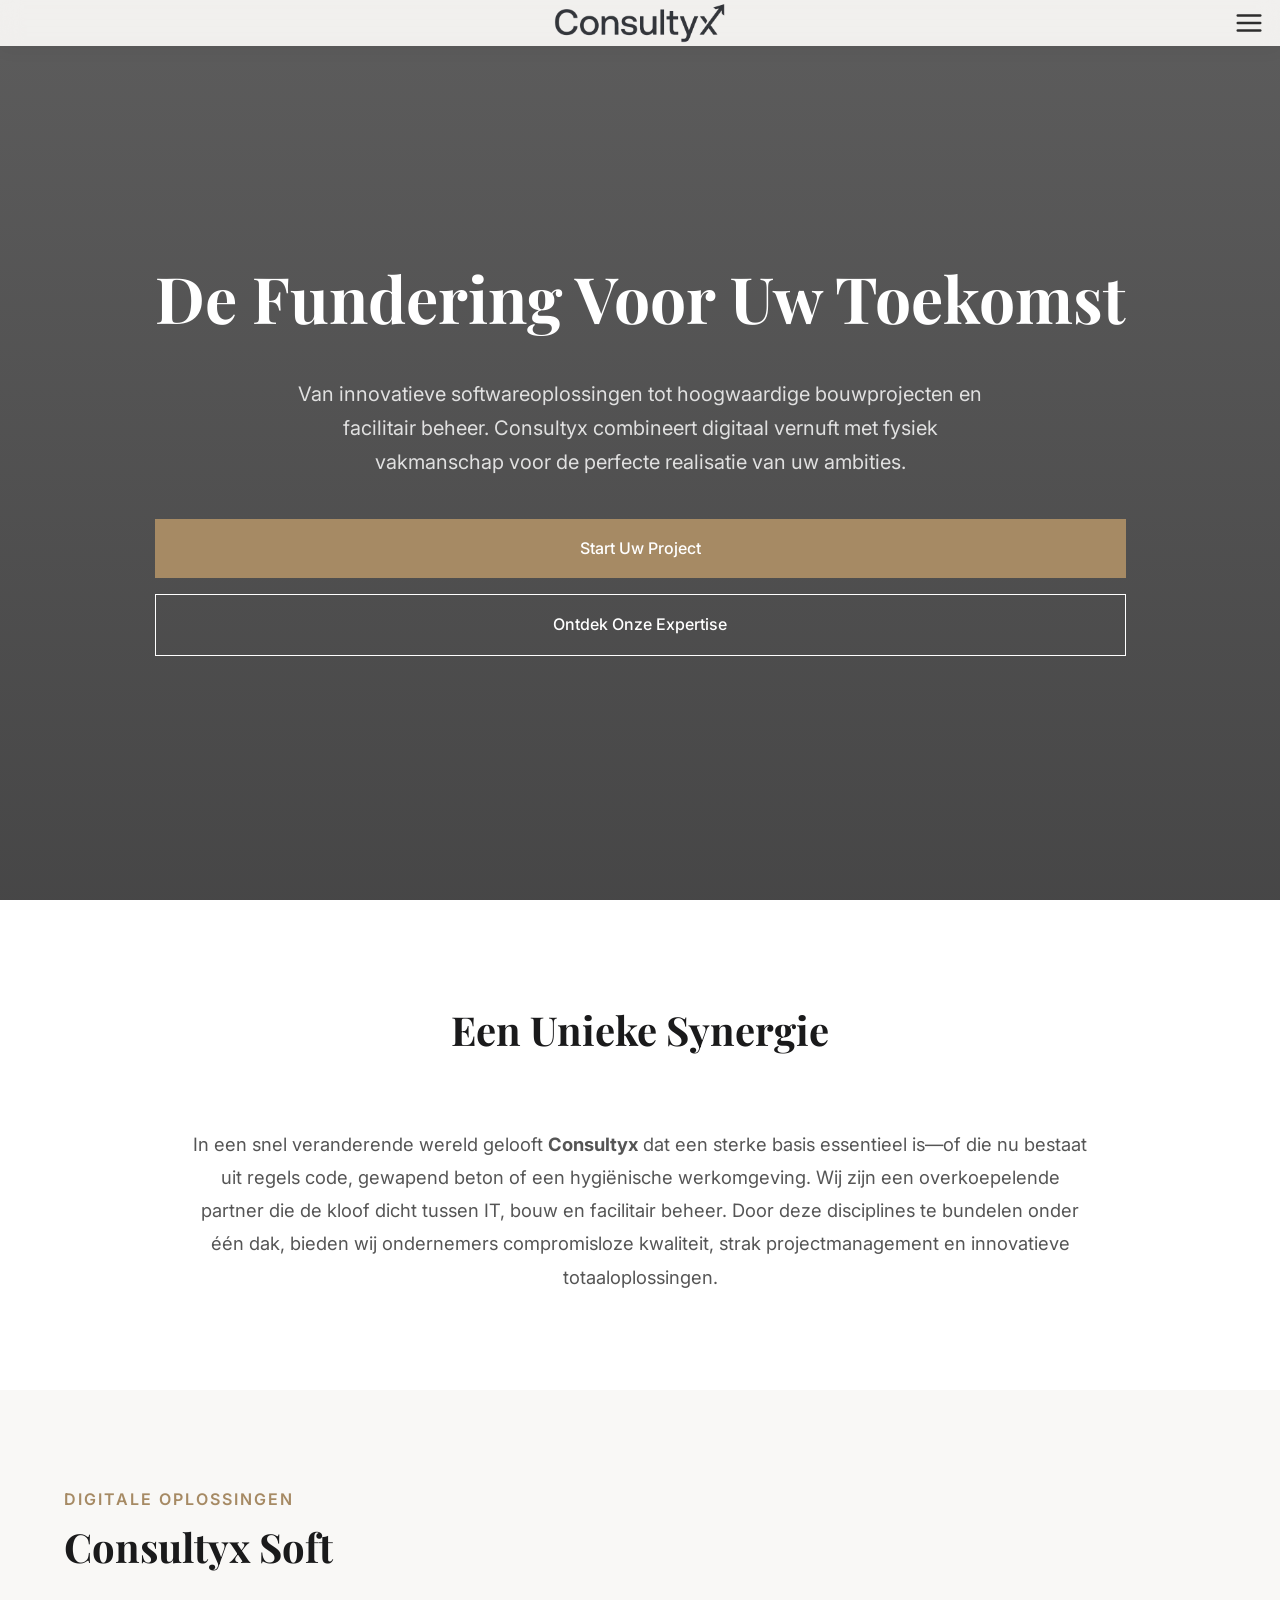
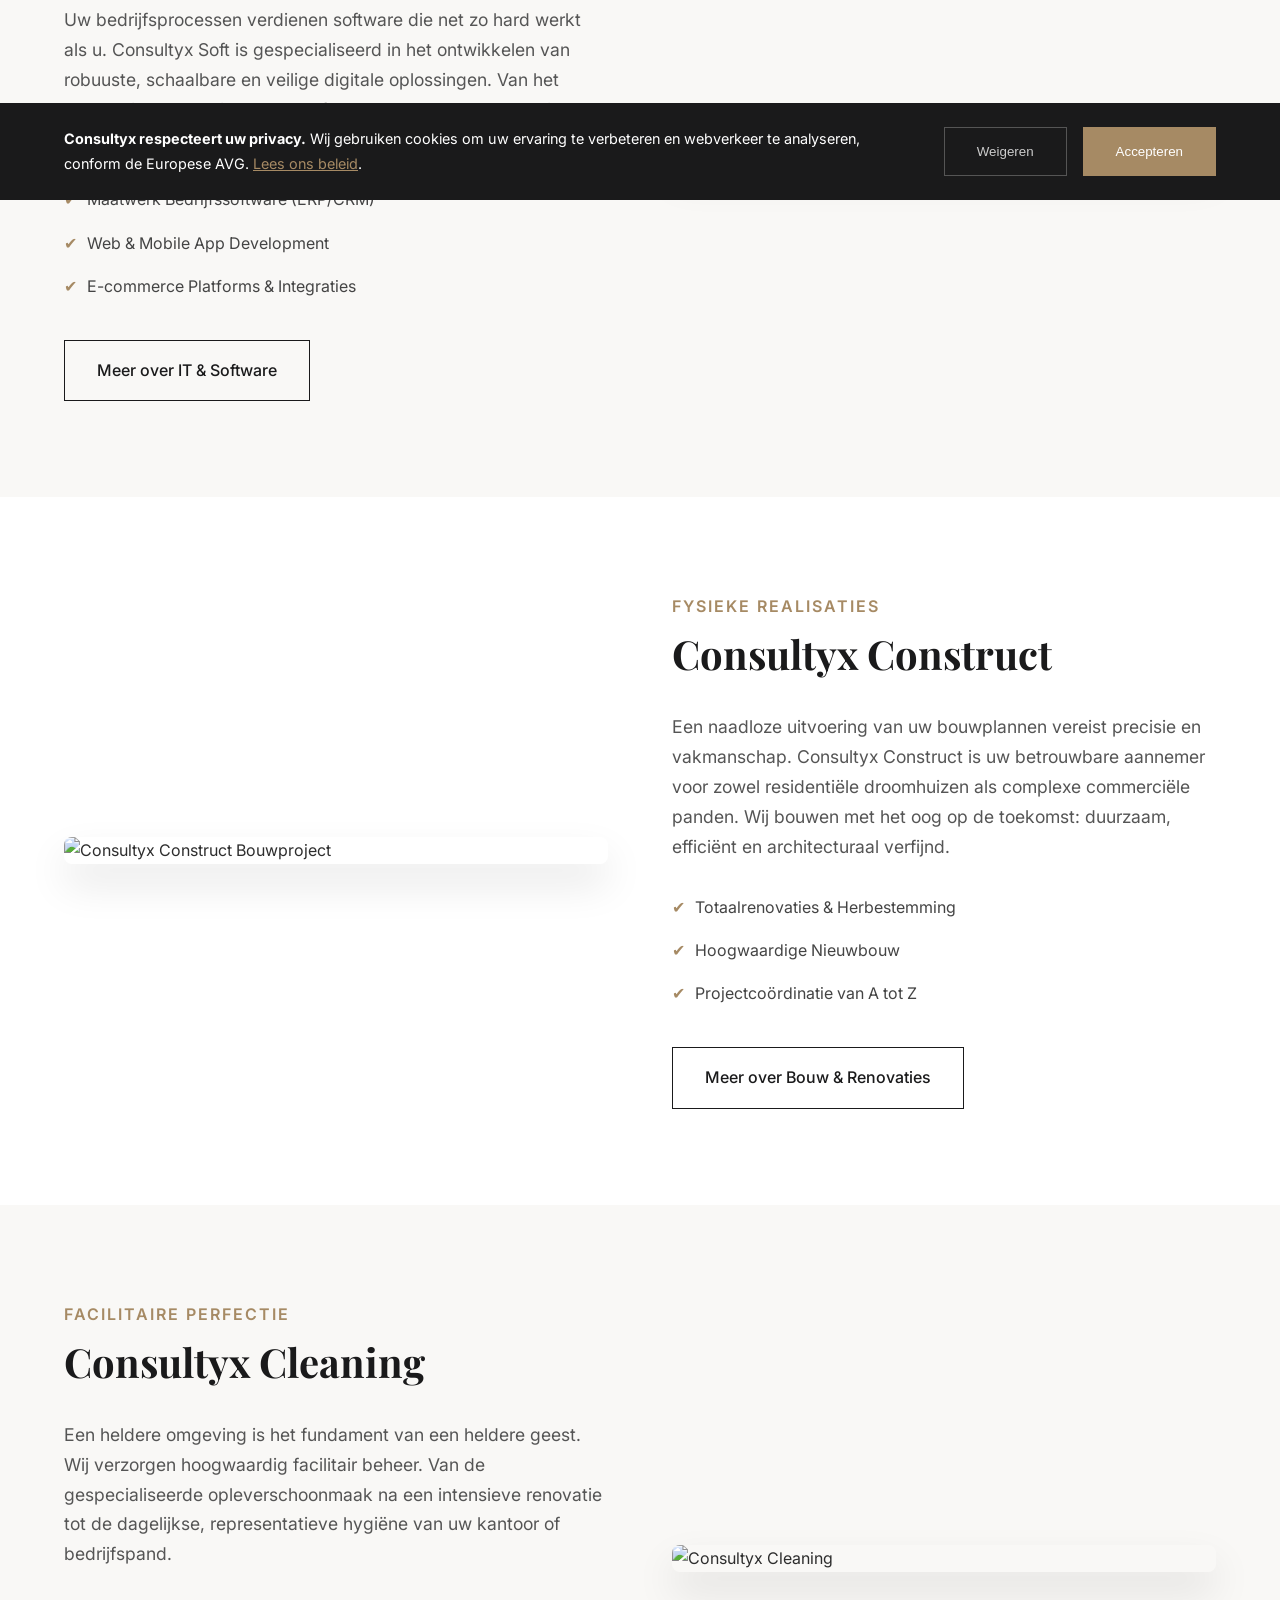
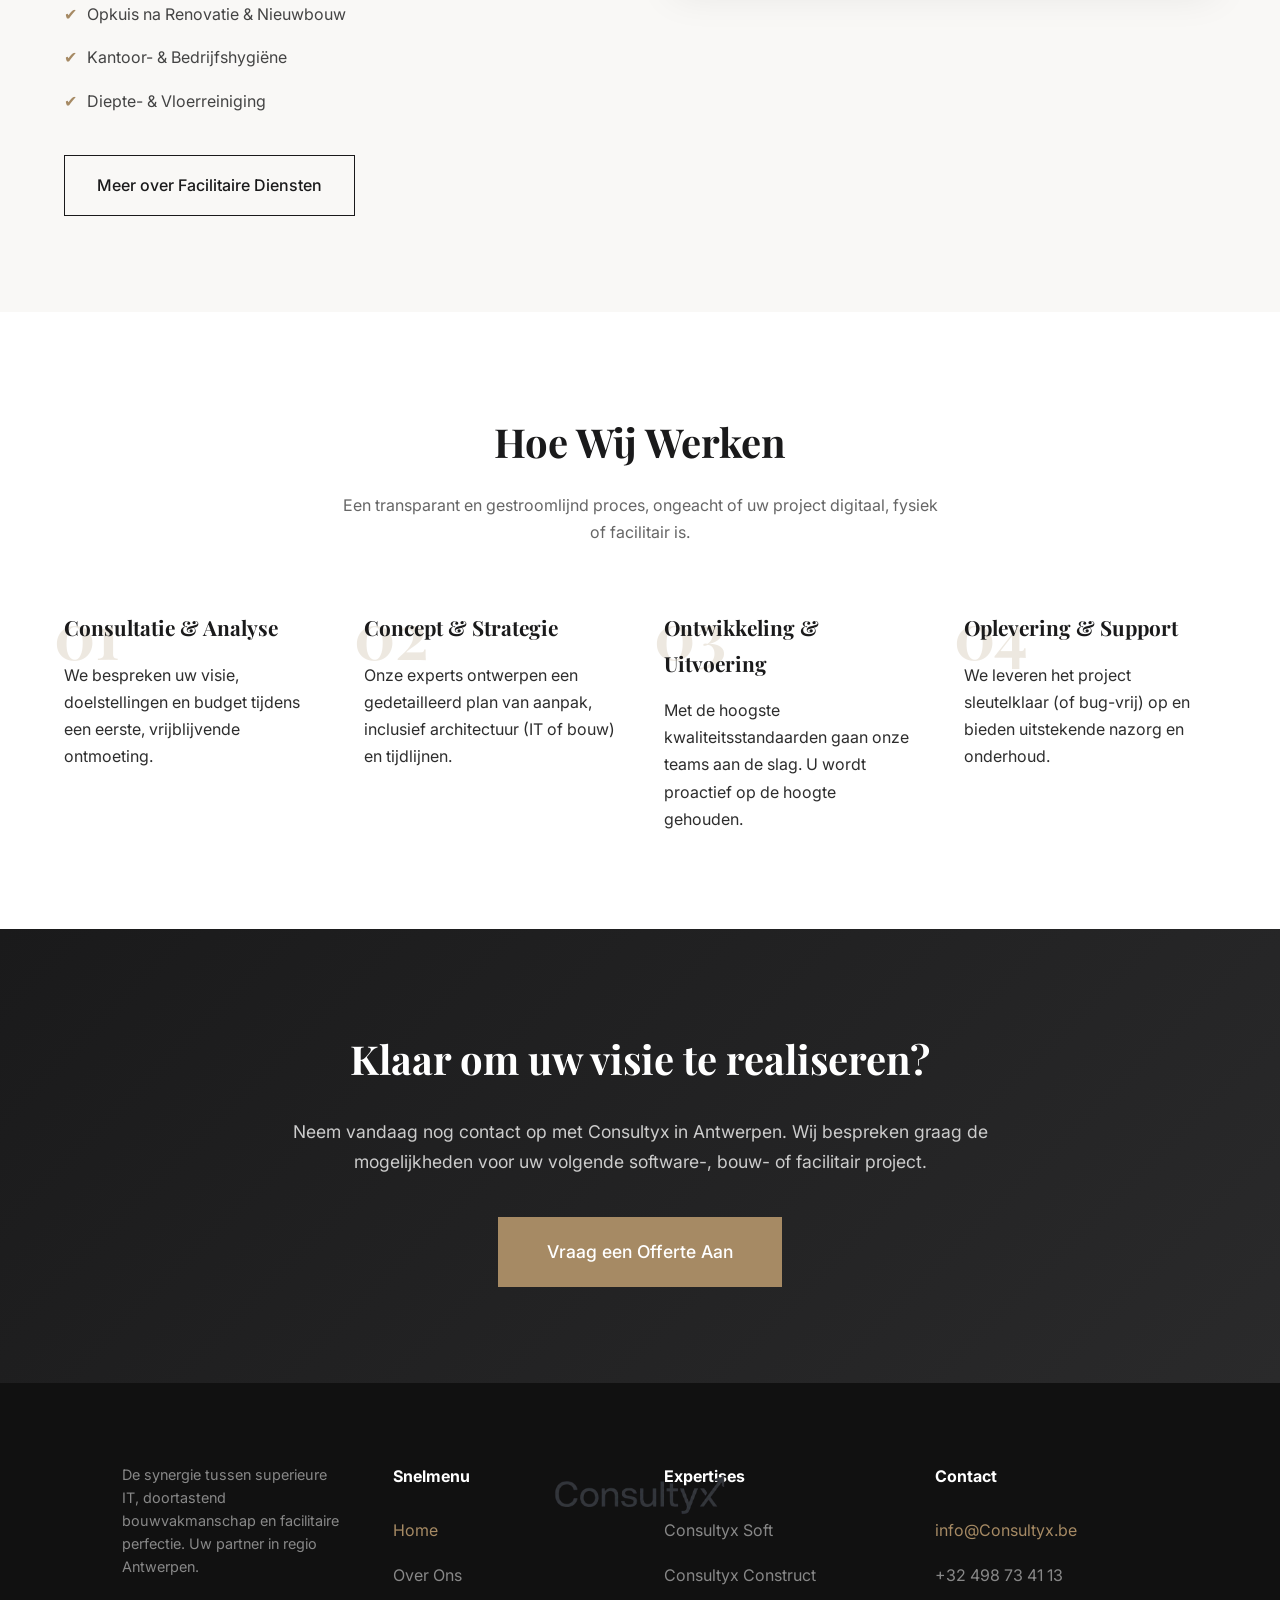
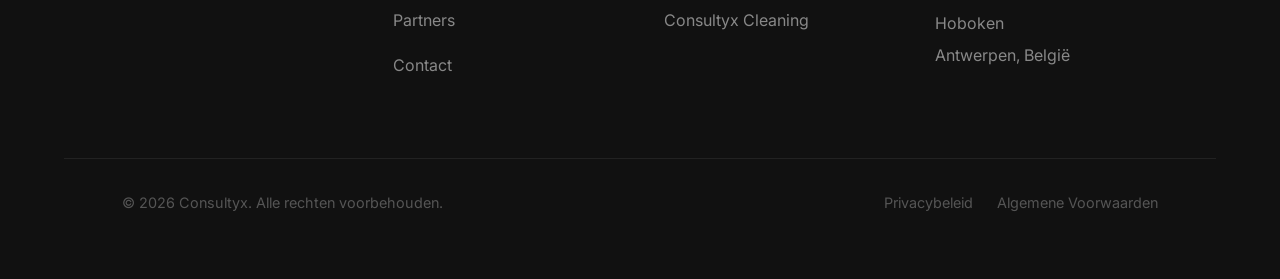
==== ConsultyxWebsite/index.html @ ffc207c9 "Add files via upload" ====
<!DOCTYPE html>
<html lang="nl">
<head>
    <meta charset="UTF-8">
    <meta name="viewport" content="width=device-width, initial-scale=1.0">
    
    <title>Consultyx | Meesters in Digitale & Fysieke Constructie</title>
    <meta name="description" content="Consultyx combineert vooruitstrevende softwareontwikkeling met hoogwaardig vakmanschap in de bouw en facilitaire perfectie. Gevestigd in Antwerpen.">
    <meta name="keywords" content="Consultyx, softwareontwikkeling, bouwbedrijf Antwerpen, totaalrenovaties, webdevelopment, schoonmaakbedrijf">
    <meta name="author" content="Consultyx">
    <link rel="icon" href="data:image/svg+xml,<svg xmlns=%22http://www.w3.org/2000/svg%22 viewBox=%220 0 64 64%22><text y=%2250%22 font-family=%22sans-serif%22 font-weight=%22900%22 font-size=%2254%22 fill=%22%23A67C52%22>N</text></svg>">
    <link rel="canonical" href="https://www.Consultyx.be/">

    <meta property="og:type" content="website">
    <meta property="og:url" content="https://www.Consultyx.be/">
    <meta property="og:title" content="Consultyx | Digitale & Fysieke Constructie">
    <meta property="og:description" content="Dé overkoepelende partner in Antwerpen voor innovatieve IT-oplossingen, bouwprojecten en facilitair beheer.">
    <meta property="og:image" content="https://images.unsplash.com/photo-1486406146926-c627a92ad1ab?q=80&w=1200&auto=format&fit=crop">

    <link rel="preconnect" href="https://fonts.googleapis.com">
    <link rel="preconnect" href="https://fonts.gstatic.com" crossorigin>
    <link href="https://fonts.googleapis.com/css2?family=Inter:wght@300;400;500;600&family=Playfair+Display:wght@600;700&display=swap" rel="stylesheet">
    
    <link rel="stylesheet" href="style.css">
</head>
<body>

    <nav class="navbar">
        <a href="index.html" class="nav-brand">
            <img src="Assets/img/logo.png" alt="Consultyx Logo">
        </a>      
        <ul class="nav-links">
            <li><a href="index.html" style="color: var(--primary);">Home</a></li>
            
            <li class="dropdown">
                <a href="over-ons.html" class="dropbtn">
                    Over Ons
                    <svg width="14" height="14" viewBox="0 0 24 24" fill="none" stroke="currentColor" stroke-width="2" stroke-linecap="round" stroke-linejoin="round"><polyline points="6 9 12 15 18 9"></polyline></svg>
                </a>
                <ul class="dropdown-content">
                    <li><a href="partners.html">Onze Partners</a></li>
                </ul>
            </li>
            
            <li><a href="soft.html">Consultyx Soft</a></li>
            <li><a href="construct.html">Consultyx Construct</a></li>                    
            <li><a href="Cleaning.html">Consultyx Cleaning</a></li>
            <li><a href="contact.html">Contact</a></li>
        </ul>
        
        <div class="mobile-menu-btn" style="cursor: pointer;">
            <svg width="30" height="30" viewBox="0 0 24 24" fill="none" stroke="currentColor" stroke-width="2" stroke-linecap="round" stroke-linejoin="round">
                <line x1="3" y1="12" x2="21" y2="12"></line>
                <line x1="3" y1="6" x2="21" y2="6"></line>
                <line x1="3" y1="18" x2="21" y2="18"></line>
            </svg>
        </div>
    </nav>

    <header class="hero-full">
        <div class="hero-content fade-up">
            <h1>De Fundering Voor Uw Toekomst</h1>
            <p>Van innovatieve softwareoplossingen tot hoogwaardige bouwprojecten en facilitair beheer. Consultyx combineert digitaal vernuft met fysiek vakmanschap voor de perfecte realisatie van uw ambities.</p>
            <div class="hero-btns" style="display: flex; gap: 1rem; justify-content: center; margin-top: 2rem;">
                <a href="contact.html" class="btn" style="background: var(--primary); border: none;">Start Uw Project</a>
                <a href="#diensten" class="btn btn-outline" style="color: white; border-color: white;">Ontdek Onze Expertise</a>
            </div>
        </div>
    </header>

    <section class="section" style="background-color: #fff; text-align: center;">
        <div style="max-width: 900px; margin: 0 auto;">
            <h2 class="section-title fade-up">Een Unieke Synergie</h2>
            <p class="fade-up" style="font-size: 1.15rem; color: #555; line-height: 1.8;">
                In een snel veranderende wereld gelooft <strong>Consultyx</strong> dat een sterke basis essentieel is—of die nu bestaat uit regels code, gewapend beton of een hygiënische werkomgeving. Wij zijn een overkoepelende partner die de kloof dicht tussen IT, bouw en facilitair beheer. Door deze disciplines te bundelen onder één dak, bieden wij ondernemers compromisloze kwaliteit, strak projectmanagement en innovatieve totaaloplossingen.
            </p>
        </div>
    </section>

    <div id="diensten">
        
        <section class="feature-row" style="background-color: var(--bg-light);">
            <div class="feature-text fade-up">
                <span style="color: var(--primary); font-weight: 600; text-transform: uppercase; letter-spacing: 2px;">Digitale Oplossingen</span>
                <h2>Consultyx Soft</h2>
                <p>Uw bedrijfsprocessen verdienen software die net zo hard werkt als u. Consultyx Soft is gespecialiseerd in het ontwikkelen van robuuste, schaalbare en veilige digitale oplossingen. Van het automatiseren van interne workflows tot het lanceren van high-end webapplicaties.</p>
                <ul style="list-style: none; margin-bottom: 2.5rem; color: #444;">
                    <li style="margin-bottom: 1rem; display: flex; align-items: center; gap: 10px;">
                        <span style="color: var(--primary);">✔</span> Maatwerk Bedrijfssoftware (ERP/CRM)
                    </li>
                    <li style="margin-bottom: 1rem; display: flex; align-items: center; gap: 10px;">
                        <span style="color: var(--primary);">✔</span> Web & Mobile App Development
                    </li>
                    <li style="margin-bottom: 1rem; display: flex; align-items: center; gap: 10px;">
                        <span style="color: var(--primary);">✔</span> E-commerce Platforms & Integraties
                    </li>
                </ul>
                <a href="soft.html" class="btn btn-outline">Meer over IT & Software</a>
            </div>
            <div class="feature-image fade-up">
                <img src="https://images.unsplash.com/photo-1504384308090-c894fdcc538d?q=80&w=2070&auto=format&fit=crop" alt="Software Development Consultyx Soft">
            </div>
        </section>

        <section class="feature-row reverse">
            <div class="feature-text fade-up">
                <span style="color: var(--primary); font-weight: 600; text-transform: uppercase; letter-spacing: 2px;">Fysieke Realisaties</span>
                <h2>Consultyx Construct</h2>
                <p>Een naadloze uitvoering van uw bouwplannen vereist precisie en vakmanschap. Consultyx Construct is uw betrouwbare aannemer voor zowel residentiële droomhuizen als complexe commerciële panden. Wij bouwen met het oog op de toekomst: duurzaam, efficiënt en architecturaal verfijnd.</p>
                <ul style="list-style: none; margin-bottom: 2.5rem; color: #444;">
                    <li style="margin-bottom: 1rem; display: flex; align-items: center; gap: 10px;">
                        <span style="color: var(--primary);">✔</span> Totaalrenovaties & Herbestemming
                    </li>
                    <li style="margin-bottom: 1rem; display: flex; align-items: center; gap: 10px;">
                        <span style="color: var(--primary);">✔</span> Hoogwaardige Nieuwbouw
                    </li>
                    <li style="margin-bottom: 1rem; display: flex; align-items: center; gap: 10px;">
                        <span style="color: var(--primary);">✔</span> Projectcoördinatie van A tot Z
                    </li>
                </ul>
                <a href="construct.html" class="btn btn-outline">Meer over Bouw & Renovaties</a>
            </div>
            <div class="feature-image fade-up">
                <img src="https://images.unsplash.com/photo-1503387762-592deb58ef4e?q=80&w=2070&auto=format&fit=crop" alt="Consultyx Construct Bouwproject">
            </div> 
        </section>

        <section class="feature-row" style="background-color: var(--bg-light);">
            <div class="feature-text fade-up">
                <span style="color: var(--primary); font-weight: 600; text-transform: uppercase; letter-spacing: 2px;">Facilitaire Perfectie</span>
                <h2>Consultyx Cleaning</h2>
                <p>Een heldere omgeving is het fundament van een heldere geest. Wij verzorgen hoogwaardig facilitair beheer. Van de gespecialiseerde opleverschoonmaak na een intensieve renovatie tot de dagelijkse, representatieve hygiëne van uw kantoor of bedrijfspand.</p>
                <ul style="list-style: none; margin-bottom: 2.5rem; color: #444;">
                    <li style="margin-bottom: 1rem; display: flex; align-items: center; gap: 10px;">
                        <span style="color: var(--primary);">✔</span> Opkuis na Renovatie & Nieuwbouw
                    </li>
                    <li style="margin-bottom: 1rem; display: flex; align-items: center; gap: 10px;">
                        <span style="color: var(--primary);">✔</span> Kantoor- & Bedrijfshygiëne
                    </li>
                    <li style="margin-bottom: 1rem; display: flex; align-items: center; gap: 10px;">
                        <span style="color: var(--primary);">✔</span> Diepte- & Vloerreiniging
                    </li>
                </ul>
                <a href="Cleaning.html" class="btn btn-outline">Meer over Facilitaire Diensten</a>
            </div>
            <div class="feature-image fade-up">
                <img src="https://images.unsplash.com/photo-1581578731548-c64695cc6952?q=80&w=2070&auto=format&fit=crop" alt="Consultyx Cleaning">
            </div>
        </section>

    </div>

    <section class="section" style="background-color: #fff;">
        <div style="max-width: 1200px; margin: 0 auto;">
            <div style="text-align: center; margin-bottom: 4rem;">
                <h2 class="section-title fade-up" style="margin-bottom: 1rem;">Hoe Wij Werken</h2>
                <p class="fade-up" style="color: #666; max-width: 600px; margin: 0 auto;">Een transparant en gestroomlijnd proces, ongeacht of uw project digitaal, fysiek of facilitair is.</p>
            </div>
            
            <div class="steps-grid fade-up">
                <div class="step-card">
                    <div class="step-number">01</div>
                    <h4>Consultatie & Analyse</h4>
                    <p>We bespreken uw visie, doelstellingen en budget tijdens een eerste, vrijblijvende ontmoeting.</p>
                </div>
                <div class="step-card">
                    <div class="step-number">02</div>
                    <h4>Concept & Strategie</h4>
                    <p>Onze experts ontwerpen een gedetailleerd plan van aanpak, inclusief architectuur (IT of bouw) en tijdlijnen.</p>
                </div>
                <div class="step-card">
                    <div class="step-number">03</div>
                    <h4>Ontwikkeling & Uitvoering</h4>
                    <p>Met de hoogste kwaliteitsstandaarden gaan onze teams aan de slag. U wordt proactief op de hoogte gehouden.</p>
                </div>
                <div class="step-card">
                    <div class="step-number">04</div>
                    <h4>Oplevering & Support</h4>
                    <p>We leveren het project sleutelklaar (of bug-vrij) op en bieden uitstekende nazorg en onderhoud.</p>
                </div>
            </div>
        </div>
    </section>

    <section class="section" style="background: linear-gradient(135deg, var(--bg-dark) 0%, #2a2a2b 100%); color: white; text-align: center;">
        <div class="fade-up" style="max-width: 800px; margin: 0 auto;">
            <h2 style="color: white; font-size: 2.5rem; margin-bottom: 1.5rem; font-family: 'Playfair Display', serif;">Klaar om uw visie te realiseren?</h2>
            <p style="color: #ccc; margin-bottom: 2.5rem; font-size: 1.1rem;">Neem vandaag nog contact op met Consultyx in Antwerpen. Wij bespreken graag de mogelijkheden voor uw volgende software-, bouw- of facilitair project.</p>
            <a href="contact.html" class="btn" style="background-color: var(--primary); border-color: var(--primary); color: white; font-size: 1.1rem; padding: 1.2rem 3rem;">Vraag een Offerte Aan</a>
        </div>
    </section>

    <footer style="background-color: #111; padding-top: 5rem;">
        <div class="footer-grid" style="max-width: 1200px; margin: 0 auto; display: grid; grid-template-columns: repeat(auto-fit, minmax(200px, 1fr)); gap: 3rem; padding: 0 5%;">
            <div class="footer-col">
                <a href="index.html" class="nav-brand" style="color:white; margin-bottom: 1.5rem; display: inline-block;"><img src="Assets/img/logo.png" alt="Consultyx Logo"><span></span></a>
                <p style="color: #888; font-size: 0.9rem; margin-bottom: 1.5rem; line-height: 1.6;">De synergie tussen superieure IT, doortastend bouwvakmanschap en facilitaire perfectie. Uw partner in regio Antwerpen.</p>
            </div>
            
            <div class="footer-col" style="color: white;">
                <h4 style="color: white; margin-bottom: 1.5rem;">Snelmenu</h4>
                <ul style="list-style: none; padding: 0; line-height: 2;">
                    <li><a href="index.html" style="color: var(--primary); text-decoration: none;">Home</a></li>
                    <li><a href="over-ons.html" style="color: #888; text-decoration: none;">Over Ons</a></li>
                    <li><a href="partners.html" style="color: #888; text-decoration: none;">Partners</a></li>
                    <li><a href="contact.html" style="color: #888; text-decoration: none;">Contact</a></li>
                </ul>
            </div>
            
            <div class="footer-col">
                <h4 style="color: white; margin-bottom: 1.5rem;">Expertises</h4>
                <ul style="list-style: none; padding: 0; line-height: 2;">
                    <li><a href="soft.html" style="color: #888; text-decoration: none;">Consultyx Soft</a></li>
                    <li><a href="construct.html" style="color: #888; text-decoration: none;" >Consultyx Construct</a></li>
                    <li><a href="Cleaning.html" style="color: #888; text-decoration: none;">Consultyx Cleaning</a></li>
                </ul>
            </div>
            
            <div class="footer-col">
                <h4 style="color: white; margin-bottom: 1.5rem;">Contact</h4>
                <ul style="list-style: none; padding: 0; line-height: 2; color: #888;">
                    <li><a href="mailto:info@Consultyx.be" style="color: var(--primary); text-decoration: none;">info@Consultyx.be</a></li>
                    <li><a href="tel:+32498734113" style="color: #888; text-decoration: none;">+32 498 73 41 13</a></li>
                    <li style="margin-top: 1rem;">Hoboken<br>Antwerpen, België</li>
                </ul>
            </div>
        </div>
        
        <div style="border-top: 1px solid #222; margin-top: 4rem; padding: 2rem 5%; text-align: center; color: #555; font-size: 0.9rem;">
            <div style="max-width: 1200px; margin: 0 auto; display: flex; justify-content: space-between; flex-wrap: wrap; gap: 1rem;">
                <p>© 2026 Consultyx. Alle rechten voorbehouden.</p>
                <div style="display: flex; gap: 1.5rem;">
                    <a href="privacy.html" style="color: #555; text-decoration: none;">Privacybeleid</a>
                    <a href="privacy.html" style="color: #555; text-decoration: none;">Algemene Voorwaarden</a>
                </div>
            </div>
        </div>
    </footer>

    <div id="cookie-banner">
        <p><strong>Consultyx respecteert uw privacy.</strong> Wij gebruiken cookies om uw ervaring te verbeteren en webverkeer te analyseren, conform de Europese AVG. <a href="privacy.html" style="color: var(--primary); text-decoration: underline;">Lees ons beleid</a>.</p>
        <div style="display: flex; gap: 1rem;">
            <button id="reject-cookies" class="btn btn-outline" style="border-color: #555; color: #ccc;">Weigeren</button>
            <button id="accept-cookies" class="btn" style="background-color: var(--primary); border-color: var(--primary);">Accepteren</button>
        </div>
    </div>

    <script src="script.js"></script>
</body>
</html>
---- ConsultyxWebsite/style.css ----
@import url('https://fonts.googleapis.com/css2?family=Inter:wght@300;400;500;600&family=Playfair+Display:wght@600;700&display=swap');

/* ==========================================================================
   1. ROOT VARIABLES & BASE STYLES
   ========================================================================== */
:root {
    --primary: #a68a64; /* Warm clay/gold */
    --primary-dark: #8c7352;
    --bg-dark: #1a1a1b; /* Deep slate */
    --bg-light: #f9f8f6; /* Off-white / warm light */
    --text-dark: #2d2d2d;
    --text-light: #ffffff;
    --transition-fast: 0.3s ease;
    --transition-slow: 0.6s cubic-bezier(0.16, 1, 0.3, 1);
}

* { 
    margin: 0; 
    padding: 0; 
    box-sizing: border-box; 
}

body {
    font-family: 'Inter', sans-serif;
    color: var(--text-dark);
    background-color: var(--bg-light);
    line-height: 1.7;
    overflow-x: hidden;
}

h1, h2, h3, h4 { 
    font-family: 'Playfair Display', serif; 
    color: var(--bg-dark); 
}

/* ==========================================================================
   2. NAVIGATIE & DROPDOWN
   ========================================================================== */
.navbar {
    display: flex; justify-content: space-between; align-items: center;
    padding: 0rem 1rem; background: rgba(249, 248, 246, 0.95);
    backdrop-filter: blur(10px); position: fixed; width: 100%; top: 0; 
    z-index: 1000; box-shadow: 0 2px 20px rgba(0,0,0,0.05);
}

.nav-brand {
    font-size: 1.5rem; font-weight: 700; color: var(--bg-dark); letter-spacing: 1px;
    display: inline-flex; align-items: center; justify-content: center; text-decoration: none;
    padding: 12px 20px; border-radius: 8px; transition: background-color 0.3s ease;
}
.nav-brand span { color: var(--primary); }
.nav-brand:hover { background-color: rgba(235, 234, 232, 0.95); }
.nav-brand img { height: 40px; width: auto; display: block; }

.nav-links { display: flex; gap: 2rem; list-style: none; }
.nav-links a { text-decoration: none; color: var(--bg-dark); font-weight: 500; font-size: 0.95rem; transition: var(--transition-fast); }
.nav-links a:hover { color: var(--primary); }
.mobile-menu-btn { display: none; z-index: 1001; }

/* --- Dropdown Menu --- */
.dropdown { position: relative; display: flex; align-items: center; }
.dropbtn { display: flex; align-items: center; gap: 6px; }
.dropdown-content {
    display: none; position: absolute; top: 100%; left: 0;
    background-color: #fff; min-width: 180px; box-shadow: 0 10px 30px rgba(0,0,0,0.08);
    border-radius: 8px; z-index: 1000; padding: 0.5rem 0; list-style: none; border: 1px solid #eee;
}
.dropdown-content li { margin: 0; }
.dropdown-content a {
    color: var(--bg-dark); padding: 10px 20px; display: block; font-size: 0.95rem; font-weight: 500;
    transition: background-color var(--transition-fast), color var(--transition-fast);
}
.dropdown-content a:hover { background-color: var(--bg-light); color: var(--primary); }

/* Toon dropdown op desktop */
@media (min-width: 769px) {
    .dropdown:hover .dropdown-content { display: block; animation: fadeIn 0.3s ease; }
}
@keyframes fadeIn { from { opacity: 0; transform: translateY(10px); } to { opacity: 1; transform: translateY(0); } }

/* ==========================================================================
   3. BUTTONS
   ========================================================================== */
.btn {
    display: inline-block; padding: 1rem 2rem; background-color: var(--bg-dark);
    color: var(--text-light); text-decoration: none; font-weight: 500; border: 1px solid var(--bg-dark);
    transition: var(--transition-fast); cursor: pointer;
}
.btn:hover { background-color: var(--primary); border-color: var(--primary); }
.btn-outline { background-color: transparent; color: var(--bg-dark); border-color: var(--bg-dark); }
.btn-outline:hover { background-color: var(--bg-dark); color: var(--text-light); }

/* ==========================================================================
   4. HERO SECTIES
   ========================================================================== */
.hero { min-height: 100vh; display: flex; flex-direction: column; justify-content: center; align-items: center; text-align: center; padding: 8rem 5% 4rem; background: linear-gradient(135deg, #f9f8f6 0%, #e8e5df 100%); }
.hero h1 { font-size: clamp(3rem, 5vw, 5rem); line-height: 1.1; margin-bottom: 1.5rem; max-width: 900px; }
.hero p { font-size: 1.2rem; color: #555; max-width: 600px; margin-bottom: 2.5rem; }
.hero-btns { display: flex; gap: 1rem; justify-content: center; }

.hero-sub { min-height: 60vh; display: flex; align-items: center; justify-content: center; text-align: center; padding: 6rem 5% 0; background: linear-gradient(rgba(26, 26, 27, 0.8), rgba(26, 26, 27, 0.9)), url('https://images.unsplash.com/photo-1497366216548-37526070297c?q=80&w=2069&auto=format&fit=crop') center/cover; color: white; }
.hero-sub h1 { color: white; font-size: clamp(2.5rem, 4vw, 4rem); margin-bottom: 1rem; }
.hero-sub p { font-size: 1.15rem; color: #ccc; max-width: 600px; margin: 0 auto; }

.hero-full { min-height: 100vh; display: flex; align-items: center; justify-content: center; text-align: center; padding: 0 5%; background: linear-gradient(rgba(26, 26, 27, 0.7), rgba(26, 26, 27, 0.8)), url('https://images.unsplash.com/photo-1486406146926-c627a92ad1ab?q=80&w=2070&auto=format&fit=crop') center/cover fixed; color: white; }
.hero-full h1 { color: white; font-size: clamp(3rem, 5vw, 5.5rem); margin-bottom: 1.5rem; }
.hero-full p { font-size: 1.25rem; color: #e0e0e0; max-width: 700px; margin: 0 auto 2.5rem; }

.hero-construct { min-height: 85vh; display: flex; align-items: center; justify-content: flex-start; text-align: left; padding: 6rem 10% 0; background: linear-gradient(90deg, rgba(26, 26, 27, 0.9) 0%, rgba(26, 26, 27, 0.4) 100%), url('https://images.unsplash.com/photo-1600585154340-be6161a56a0c?q=80&w=2070&auto=format&fit=crop') center/cover; color: white; }
.hero-construct h1 { color: white; font-size: clamp(3rem, 5vw, 4.5rem); margin-bottom: 1.5rem; max-width: 800px; }
.hero-construct p { font-size: 1.2rem; color: #e0e0e0; max-width: 600px; margin-bottom: 2rem; line-height: 1.8; }

.hero-tech { min-height: 85vh; display: flex; align-items: center; justify-content: flex-start; text-align: left; padding: 6rem 10% 0; background: linear-gradient(90deg, rgba(26, 26, 27, 0.95) 0%, rgba(26, 26, 27, 0.7) 100%), url('https://images.unsplash.com/photo-1550751827-4bd374c3f58b?q=80&w=2070&auto=format&fit=crop') center/cover; color: white; }
.hero-tech h1 { color: white; font-size: clamp(3rem, 5vw, 4.5rem); margin-bottom: 1.5rem; max-width: 800px; }
.hero-tech p { font-size: 1.2rem; color: #ccc; max-width: 600px; margin-bottom: 2rem; line-height: 1.8; }

.hero-clean { min-height: 85vh; display: flex; align-items: center; justify-content: flex-start; text-align: left; padding: 6rem 10% 0; background: linear-gradient(90deg, rgba(26, 26, 27, 0.85) 0%, rgba(26, 26, 27, 0.2) 100%), url('https://images.unsplash.com/photo-1618221195710-dd6b41faaea6?q=80&w=2000&auto=format&fit=crop') center/cover; color: white; }
.hero-clean h1 { color: white; font-size: clamp(3rem, 5vw, 4.5rem); margin-bottom: 1.5rem; max-width: 800px; }
.hero-clean p { font-size: 1.2rem; color: #e0e0e0; max-width: 600px; margin-bottom: 2rem; line-height: 1.8; }

/* ==========================================================================
   5. ALGEMENE LAYOUT & GRIDS
   ========================================================================== */
.section { padding: 6rem 5%; }
.section-title { text-align: center; font-size: 2.5rem; margin-bottom: 4rem; }

.grid-2 { display: grid; grid-template-columns: repeat(auto-fit, minmax(300px, 1fr)); gap: 3rem; }
.card { background: #fff; padding: 4rem 3rem; border: 1px solid #eaeaea; transition: var(--transition-slow); position: relative; overflow: hidden; }
.card:hover { transform: translateY(-10px); box-shadow: 0 20px 40px rgba(0,0,0,0.05); border-color: var(--primary); }
.card h3 { font-size: 2rem; margin-bottom: 1rem; }
.card p { margin-bottom: 2rem; color: #666; }

/* ==========================================================================
   6. PAGINA ELEMENTEN & COMPONENTEN
   ========================================================================== */
/* Story */
.story-section { display: grid; grid-template-columns: 1fr 1fr; gap: 4rem; align-items: center; padding: 6rem 5%; max-width: 1200px; margin: 0 auto; }
.story-content h2 { font-size: 2.5rem; margin-bottom: 1.5rem; }
.story-content p { font-size: 1.1rem; color: #555; margin-bottom: 1.5rem; line-height: 1.8; }
.story-image { position: relative; border-radius: 8px; overflow: hidden; box-shadow: 0 20px 40px rgba(0,0,0,0.1); }
.story-image img { width: 100%; display: block; }
.experience-badge { position: absolute; bottom: -20px; right: -20px; background: var(--primary); color: white; padding: 2rem; border-radius: 4px; text-align: center; box-shadow: 0 10px 20px rgba(0,0,0,0.1); }
.experience-badge h3 { color: white; font-size: 2.5rem; margin: 0; font-family: 'Inter', sans-serif; }
.experience-badge span { font-size: 0.9rem; font-weight: 500; text-transform: uppercase; letter-spacing: 1px; }

/* Kernwaarden */
.values-grid { display: grid; grid-template-columns: repeat(auto-fit, minmax(280px, 1fr)); gap: 2.5rem; max-width: 1200px; margin: 0 auto; padding: 4rem 5% 6rem; }
.value-card { background: #fff; padding: 3rem 2.5rem; border-radius: 8px; border-top: 4px solid var(--primary); box-shadow: 0 5px 15px rgba(0,0,0,0.03); transition: transform 0.3s ease; }
.value-card:hover { transform: translateY(-5px); box-shadow: 0 15px 30px rgba(0,0,0,0.08); }
.value-card h3 { font-size: 1.5rem; margin-bottom: 1rem; color: var(--bg-dark); }
.value-card p { color: #666; font-size: 1rem; }
.value-icon { width: 60px; height: 60px; background: var(--bg-light); display: flex; align-items: center; justify-content: center; border-radius: 50%; margin-bottom: 1.5rem; color: var(--primary); }

/* CEO Sectie */
.ceo-section { display: flex; flex-wrap: wrap; gap: 4rem; align-items: center; justify-content: center; max-width: 1000px; margin: 0 auto; padding: 6rem 5%; }
.ceo-content { flex: 1; min-width: 300px; }
.ceo-image-wrapper { flex: 1; min-width: 300px; text-align: center; }
.ceo-image-wrapper img { max-width: 320px; width: 100%; border-radius: 12px; box-shadow: 0 20px 40px rgba(0,0,0,0.1); border: 5px solid white; }

/* Stats & Features */
.stats-bar { background-color: var(--primary); color: white; padding: 4rem 5%; display: grid; grid-template-columns: repeat(auto-fit, minmax(200px, 1fr)); gap: 2rem; text-align: center; }
.stat-item h3 { color: white; font-size: 3rem; margin-bottom: 0.5rem; font-family: 'Inter', sans-serif; font-weight: 700; }
.stat-item p { font-size: 1rem; font-weight: 500; text-transform: uppercase; letter-spacing: 1px; }

.feature-row { display: flex; align-items: center; gap: 4rem; padding: 6rem 5%; }
.feature-row.reverse { flex-direction: row-reverse; background-color: #fff; }
.feature-text { flex: 1; }
.feature-text h2 { font-size: 2.5rem; margin-bottom: 1.5rem; }
.feature-text p { font-size: 1.1rem; color: #555; margin-bottom: 2rem; }
.feature-image { flex: 1; border-radius: 8px; overflow: hidden; box-shadow: 0 20px 40px rgba(0,0,0,0.1); }
.feature-image img { width: 100%; height: 100%; object-fit: cover; display: block; transition: transform 0.5s; }
.feature-image:hover img { transform: scale(1.05); }

.steps-grid { display: grid; grid-template-columns: repeat(auto-fit, minmax(250px, 1fr)); gap: 3rem; margin-top: 4rem; }
.step-card { text-align: left; position: relative; }
.step-number { font-size: 4rem; font-weight: 700; color: rgba(166, 138, 100, 0.2); position: absolute; top: -30px; left: -10px; z-index: 0; font-family: 'Playfair Display', serif; }
.step-card h4, .step-card p { position: relative; z-index: 1; }
.step-card h4 { font-size: 1.3rem; margin-bottom: 1rem; color: var(--bg-dark); }

.testimonial-grid { display: grid; grid-template-columns: repeat(auto-fit, minmax(300px, 1fr)); gap: 2rem; }
.testimonial-card { background: #fff; padding: 3rem; border-radius: 8px; box-shadow: 0 10px 30px rgba(0,0,0,0.03); border: 1px solid #eee; }
.testimonial-card p { font-style: italic; color: #555; margin-bottom: 1.5rem; }
.client-info { display: flex; align-items: center; gap: 1rem; }
.client-avatar { width: 50px; height: 50px; border-radius: 50%; background: var(--primary); color: white; display: flex; align-items: center; justify-content: center; font-weight: bold; }

/* ==========================================================================
   7. SECTOR SERVICES (Bouw, IT, Cleaning)
   ========================================================================== */
.build-services-grid, .tech-services-grid, .clean-services-grid { display: grid; grid-template-columns: repeat(auto-fit, minmax(300px, 1fr)); gap: 2.5rem; max-width: 1200px; position: relative; z-index: 10; padding: 0 5%; }
.build-services-grid { margin: -3rem auto 4rem; }
.tech-services-grid { margin: -5rem auto 4rem; }
.clean-services-grid { margin: -5rem auto 4rem; }

.build-card, .tech-card, .clean-card { background: #fff; padding: 3rem 2rem; border-radius: 8px; box-shadow: 0 20px 40px rgba(0,0,0,0.08); border-bottom: 4px solid transparent; transition: all 0.4s ease; }
.build-card:hover, .tech-card:hover, .clean-card:hover { border-bottom-color: var(--primary); transform: translateY(-10px); }

.icon-wrapper { width: 70px; height: 70px; background: rgba(166, 138, 100, 0.1); color: var(--primary); border-radius: 12px; display: flex; align-items: center; justify-content: center; margin-bottom: 2rem; }
.clean-card .icon-wrapper { border-radius: 50%; } /* Ronde icons voor cleaning */

.clean-card h3, .tech-card h3, .build-card h3 { font-size: 1.5rem; margin-bottom: 1rem; color: var(--bg-dark); }
.clean-card p, .tech-card p, .build-card p { color: #666; line-height: 1.7; margin-bottom: 1.5rem; }

/* Splits & Badges */
.construct-split, .it-split, .clean-split { display: grid; grid-template-columns: 1fr 1fr; gap: 4rem; align-items: center; max-width: 1200px; margin: 4rem auto; padding: 0 5%; }
.construct-split-img, .it-split-img, .clean-split-img { position: relative; }
.construct-split-img img, .it-split-img img, .clean-split-img img { width: 100%; border-radius: 12px; box-shadow: 0 20px 40px rgba(0,0,0,0.1); display: block; }

.quality-badge { position: absolute; top: 30px; left: -30px; background: var(--primary); color: white; padding: 1.5rem; border-radius: 4px; font-family: 'Playfair Display', serif; font-size: 1.2rem; box-shadow: 0 10px 20px rgba(0,0,0,0.15); }
.hygiene-badge { position: absolute; bottom: 30px; right: -30px; background: #fff; color: var(--bg-dark); padding: 1.5rem; border-radius: 8px; font-family: 'Inter', sans-serif; font-weight: 600; box-shadow: 0 10px 30px rgba(0,0,0,0.1); display: flex; align-items: center; gap: 15px; border-left: 4px solid var(--primary); }
.hygiene-badge svg { color: var(--primary); width: 30px; height: 30px; }

.checklist li { display: flex; align-items: flex-start; gap: 1rem; margin-bottom: 1rem; color: #555; }
.checklist li svg { flex-shrink: 0; color: var(--primary); margin-top: 4px; }

.standards-pills, .tech-pills { display: flex; flex-wrap: wrap; justify-content: center; gap: 1rem; margin-top: 3rem; }
.standard-pill, .tech-pill { padding: 0.8rem 2rem; background: #fff; border: 1px solid #eaeaea; font-weight: 500; color: #444; box-shadow: 0 4px 10px rgba(0,0,0,0.02); transition: all 0.3s ease; }
.standard-pill { border-radius: 4px; display: flex; align-items: center; gap: 10px; }
.standard-pill svg { color: var(--primary); width: 18px; height: 18px; }
.standard-pill:hover { border-color: var(--primary); transform: translateY(-3px); }
.tech-pill { border-radius: 50px; }
.tech-pill:hover { background: var(--primary); color: white; border-color: var(--primary); transform: translateY(-3px); }

/* ==========================================================================
   8. FORMS & CONTACT
   ========================================================================== */
.contact-header { padding: 10rem 5% 4rem; text-align: center; background: linear-gradient(135deg, #f9f8f6 0%, #e8e5df 100%); }
.contact-header h1 { font-size: clamp(2.5rem, 4vw, 4rem); margin-bottom: 1rem; color: var(--bg-dark); }
.contact-header p { font-size: 1.15rem; color: #555; max-width: 600px; margin: 0 auto; }

.contact-wrapper { display: grid; grid-template-columns: 1fr 1.2fr; gap: 4rem; max-width: 1200px; margin: -2rem auto 4rem; padding: 4rem 5% 0; position: relative; z-index: 10; }
.info-card { background: var(--bg-dark); color: white; padding: 4rem 3rem; border-radius: 8px; box-shadow: 0 20px 40px rgba(0,0,0,0.15); }
.info-card h3 { color: white; font-family: 'Playfair Display', serif; font-size: 2rem; margin-bottom: 2rem; }
.info-item { display: flex; align-items: flex-start; gap: 1.5rem; margin-bottom: 2rem; }
.info-item svg { color: var(--primary); flex-shrink: 0; width: 24px; height: 24px; }
.info-item p { color: #ccc; margin-bottom: 0.2rem; font-size: 0.95rem; }
.info-item a, .info-item strong { color: white; text-decoration: none; font-size: 1.1rem; font-weight: 500; }

.form-card { background: white; padding: 4rem 3rem; border-radius: 8px; box-shadow: 0 10px 30px rgba(0,0,0,0.05); border: 1px solid #eee; }
.form-card h2 { font-size: 2rem; margin-bottom: 0.5rem; }
.form-card p { color: #666; margin-bottom: 2.5rem; }
.form-grid { display: grid; grid-template-columns: 1fr 1fr; gap: 1.5rem; }
.form-.full { grid-column: span 2; }
.form- { margin-bottom: 1.5rem; }
.form- label { display: block; margin-bottom: 0.5rem; font-weight: 500; }
.form- input, .form- textarea, .form-control { width: 100%; padding: 1rem 1.2rem; background: #f9f9f9; border: 1px solid #e0e0e0; border-radius: 4px; font-family: 'Inter', sans-serif; font-size: 1rem; color: var(--text-dark); transition: all 0.3s ease; }
.form- input:focus, .form- textarea:focus, .form-control:focus { outline: none; border-color: var(--primary); background: #fff; box-shadow: 0 0 0 4px rgba(166, 138, 100, 0.1); }
textarea.form-control { resize: vertical; min-height: 120px; }

.checkbox- { display: flex; align-items: flex-start; gap: 0.8rem; margin-top: 1rem; }
.checkbox- input { margin-top: 4px; cursor: pointer; }
.checkbox- label { font-size: 0.85rem; color: #666; cursor: pointer; }
.checkbox- a { color: var(--primary); text-decoration: underline; }

.process-section { background: #fff; padding: 6rem 5%; text-align: center; }
.process-grid { display: grid; grid-template-columns: repeat(auto-fit, minmax(250px, 1fr)); gap: 2rem; max-width: 1000px; margin: 3rem auto 0; }
.process-step { position: relative; padding: 2rem; border: 1px solid #eee; border-radius: 8px; }
.process-step .step-num { position: absolute; top: -20px; left: 50%; transform: translateX(-50%); width: 40px; height: 40px; background: var(--primary); color: white; border-radius: 50%; display: flex; align-items: center; justify-content: center; font-weight: 600; border: 4px solid #fff; }

.map-container { width: 100%; height: 400px; background: #eee; }
.map-container iframe { width: 100%; height: 100%; border: none; }

/* ==========================================================================
   9. FOOTER & GDPR
   ========================================================================== */
footer { background-color: var(--bg-dark); color: var(--text-light); padding: 5rem 5% 2rem; }
.footer-grid { display: grid; grid-template-columns: repeat(auto-fit, minmax(200px, 1fr)); gap: 3rem; margin-bottom: 3rem; }
.footer-col h4 { color: var(--text-light); margin-bottom: 1.5rem; font-family: 'Inter', sans-serif; }
.footer-col ul { list-style: none; }
.footer-col ul li { margin-bottom: 0.8rem; }
.footer-col a { color: #aaa; text-decoration: none; transition: var(--transition-fast); }
.footer-col a:hover { color: var(--primary); }
.footer-bottom { border-top: 1px solid #333; padding-top: 2rem; display: flex; justify-content: space-between; font-size: 0.9rem; color: #888; }

#cookie-banner { position: fixed; bottom: -100%; left: 0; width: 100%; background: var(--bg-dark); color: white; padding: 1.5rem 5%; display: flex; justify-content: space-between; align-items: center; transition: var(--transition-slow); z-index: 9999; }
#cookie-banner.show { bottom: 0; }
#cookie-banner p { font-size: 0.9rem; margin-right: 2rem; }

/* Animaties */
.fade-up { opacity: 0; transform: translateY(40px); transition: opacity 0.8s ease, transform 0.8s ease; }
.fade-up.visible { opacity: 1; transform: translateY(0); }

/* ==========================================================================
   10. BUSINESS CARD STYLES
   ========================================================================== */
.business-card-container { background-color: #2c2c2c; display: flex; flex-wrap: wrap; justify-content: center; align-items: center; min-height: 100vh; margin: 0; font-family: 'Montserrat', sans-serif; gap: 40px; padding: 20px; }
.business-card { width: 85mm; height: 55mm; min-width: 600px; min-height: 388px; background-color: #111111; border-radius: 4px; box-shadow: 0 20px 40px rgba(0,0,0,0.4); display: flex; flex-direction: column; justify-content: center; align-items: center; text-align: center; position: relative; overflow: hidden; border: 1px solid #333; }
.business-card::after { content: ''; position: absolute; top: 0; left: 0; right: 0; bottom: 0; border-radius: 4px; box-shadow: inset 0 0 0 2px #C8A97E; opacity: 0.5; pointer-events: none; }
.text-white { color: #ffffff; }
.text-gold { color: #C8A97E; } 
.text-light-grey { color: #e0e0e0; }
.front-side .logo-container { font-size: 42px; font-weight: 700; letter-spacing: 3px; text-transform: uppercase; }
.front-side .logo-Consultyx { color: #ffffff; }
.front-side .logo- { background: linear-gradient(45deg, #AE8625, #F7EF8A, #D2AC47, #EDC967); -webkit-background-clip: text; -webkit-text-fill-color: transparent; font-weight: 800; }
.back-side { padding: 30px; box-sizing: border-box; }
.back-side .name { font-size: 28px; font-weight: 700; margin: 0; letter-spacing: 1px; }
.back-side .title { font-size: 14px; font-weight: 500; text-transform: uppercase; letter-spacing: 3px; margin: 10px 0 25px 0; }
.divider { height: 2px; width: 60px; background: linear-gradient(90deg, transparent, #C8A97E, transparent); margin-bottom: 25px; }
.contact-info { display: flex; flex-direction: column; gap: 12px; font-size: 14px; font-weight: 400; letter-spacing: 0.5px; }
.contact-item { display: flex; align-items: center; justify-content: center; gap: 10px; }
.card-label { position: absolute; top: -30px; color: #C8A97E; text-transform: uppercase; letter-spacing: 2px; font-size: 14px; }

/* ==========================================================================
   11. MEDIA QUERIES (VERZAMELD VOOR TABLET & MOBIEL)
   ========================================================================== */
@media (max-width: 900px) {
    .story-section { grid-template-columns: 1fr; gap: 3rem; }
    .experience-badge { bottom: 10px; right: 10px; padding: 1.5rem; }
    .ceo-section { flex-direction: column-reverse; gap: 2rem; text-align: center; }
    
    .feature-row, .feature-row.reverse { flex-direction: column; padding: 4rem 5%; gap: 2rem; }
    
    .contact-wrapper { grid-template-columns: 1fr; gap: 2rem; margin-top: 2rem; }
    .form-grid { grid-template-columns: 1fr; }
    .form-.full { grid-column: span 1; }
    .info-card, .form-card { padding: 3rem 2rem; }
    
    /* Hero fixes voor mobiel/tablet */
    .hero-construct, .hero-tech, .hero-clean { padding: 8rem 5% 4rem; text-align: center; justify-content: center; }
    .hero-clean p { margin: 0 auto 2rem; }
    
    /* Grids & Splits mobiel */
    .build-services-grid, .tech-services-grid, .clean-services-grid { margin-top: 2rem; }
    .construct-split, .it-split, .clean-split { grid-template-columns: 1fr; }
    .construct-split-img, .clean-split-img { order: -1; }
    .it-split:nth-of-type(even) .it-split-img { order: -1; }
    
    /* Badges mobiel */
    .quality-badge { left: 10px; top: 10px; font-size: 1rem; padding: 1rem; }
    .hygiene-badge { right: 10px; bottom: 10px; font-size: 0.9rem; padding: 1rem; }
}

@media (max-width: 1350px) {
    .hero h1 { font-size: 2.5rem; }
    .hero-btns { flex-direction: column; }
    .footer-bottom { flex-direction: column; text-align: center; gap: 1rem; }

    /* Navigatie Mobiel */
    nav { position: relative; display: flex; align-items: center; width: 100%; }
    .nav-brand { position: absolute; left: 50%; transform: translateX(-50%); margin: 0; }
    .mobile-menu-btn { margin-top: 0.5rem; display: block; margin-left: auto; position: relative; z-index: 1001; }
/* DROP DOWN REPARATIE: Altijd zichtbaar onder Over Ons in de zijbalk */
    .dropdown { flex-direction: column; align-items: flex-start; }
    .dropbtn { pointer-events: none; color: var(--primary) !important; font-weight: 700; font-size: 1.3rem; }
    .dropbtn svg { display: none; }
    .nav-links {
        display: flex; position: fixed; top: 0; right: 0; height: 100vh; width: 75%; max-width: 400px;
        background: rgba(249, 248, 246, 0.98); backdrop-filter: blur(10px); flex-direction: column;
        justify-content: center; padding: 2rem 3rem; box-shadow: -10px 0 30px rgba(0,0,0,0.1); 
        z-index: 1000; transform: translateX(100%); opacity: 0;
        transition: transform 0.5s cubic-bezier(0.77, 0, 0.175, 1), opacity 0.4s ease; pointer-events: none;
    }
    .nav-links.active { transform: translateX(0); opacity: 1; pointer-events: all; }
    .nav-links li { text-align: left; margin: 1.5rem 0; }
    .nav-links a { font-size: 1.2rem; }

    /* Dropdown fixes voor mobiel */
    .dropdown-content {
        position: static; box-shadow: none; background-color: transparent; border: none;
        padding-left: 1.5rem; display: none;
    }
    .dropdown:hover .dropdown-content, .dropdown:focus-within .dropdown-content { display: block; }
}
/* --- Hamburger naar 'X' Animatie --- */

/* Basis overgang voor alle lijntjes */
.mobile-menu-btn svg line {
    transition: transform 0.3s ease, opacity 0.3s ease;
    transform-box: fill-box;
    transform-origin: center;
}

/* 1. De MIDDELSTE lijn (staat als 1e in jouw HTML) -> Verdwijnt */
.mobile-menu-btn.active svg line:nth-child(1) {
    opacity: 0;
}

/* 2. De BOVENSTE lijn (staat als 2e in jouw HTML) -> Draait kruislings naar beneden */
.mobile-menu-btn.active svg line:nth-child(2) {
    transform: translateY(6px) rotate(45deg);
}

/* 3. De ONDERSTE lijn (staat als 3e in jouw HTML) -> Draait kruislings naar boven */
.mobile-menu-btn.active svg line:nth-child(3) {
    transform: translateY(-6px) rotate(-45deg);
}
/* --- Tijdlijn Sectie --- */
.timeline {
    position: relative;
    max-width: 1000px;
    margin: 4rem auto;
    padding: 0 5%;
}

.timeline::after {
    content: '';
    position: absolute;
    width: 2px;
    background: var(--primary);
    top: 0; bottom: 0;
    left: 50%;
    margin-left: -1px;
}

.timeline-item {
    padding: 10px 40px;
    position: relative;
    width: 50%;
    box-sizing: border-box;
}

.timeline-item::after {
    content: '';
    position: absolute;
    width: 16px;
    height: 16px;
    right: -8px;
    background-color: white;
    border: 3px solid var(--primary);
    top: 15px;
    border-radius: 50%;
    z-index: 1;
}

.left { left: 0; text-align: right; }
.right { left: 50%; }

.right::after { left: -8px; }

.timeline-content {
    padding: 20px 30px;
    background-color: white;
    position: relative;
    border-radius: 8px;
    box-shadow: 0 4px 15px rgba(0,0,0,0.05);
}

.timeline-content h4 { color: var(--primary); margin-bottom: 0.5rem; }

/* Mobiel: zet alles aan één kant */
@media (max-width: 768px) {
    .timeline::after { left: 31px; }
    .timeline-item { width: 100%; padding-left: 70px; padding-right: 25px; text-align: left; }
    .timeline-item::after { left: 22px; }
    .left, .right { left: 0; }
}
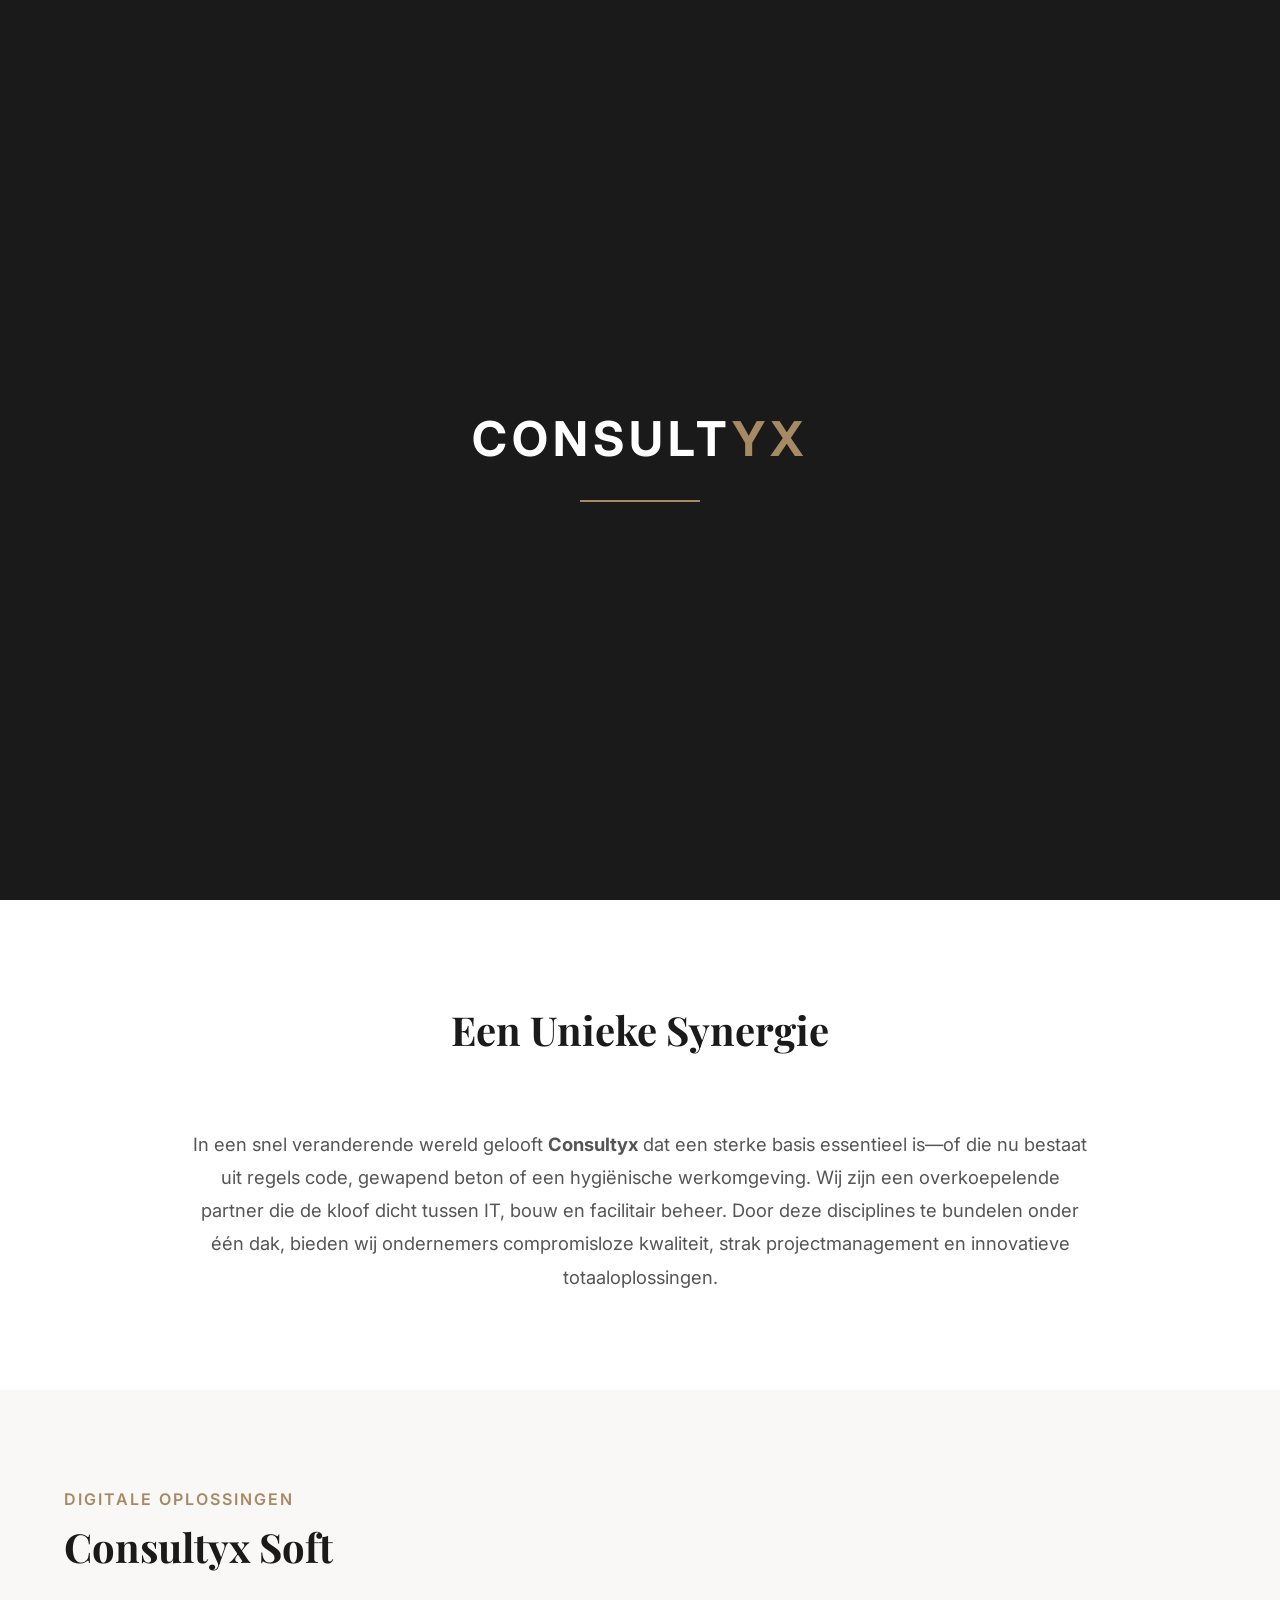
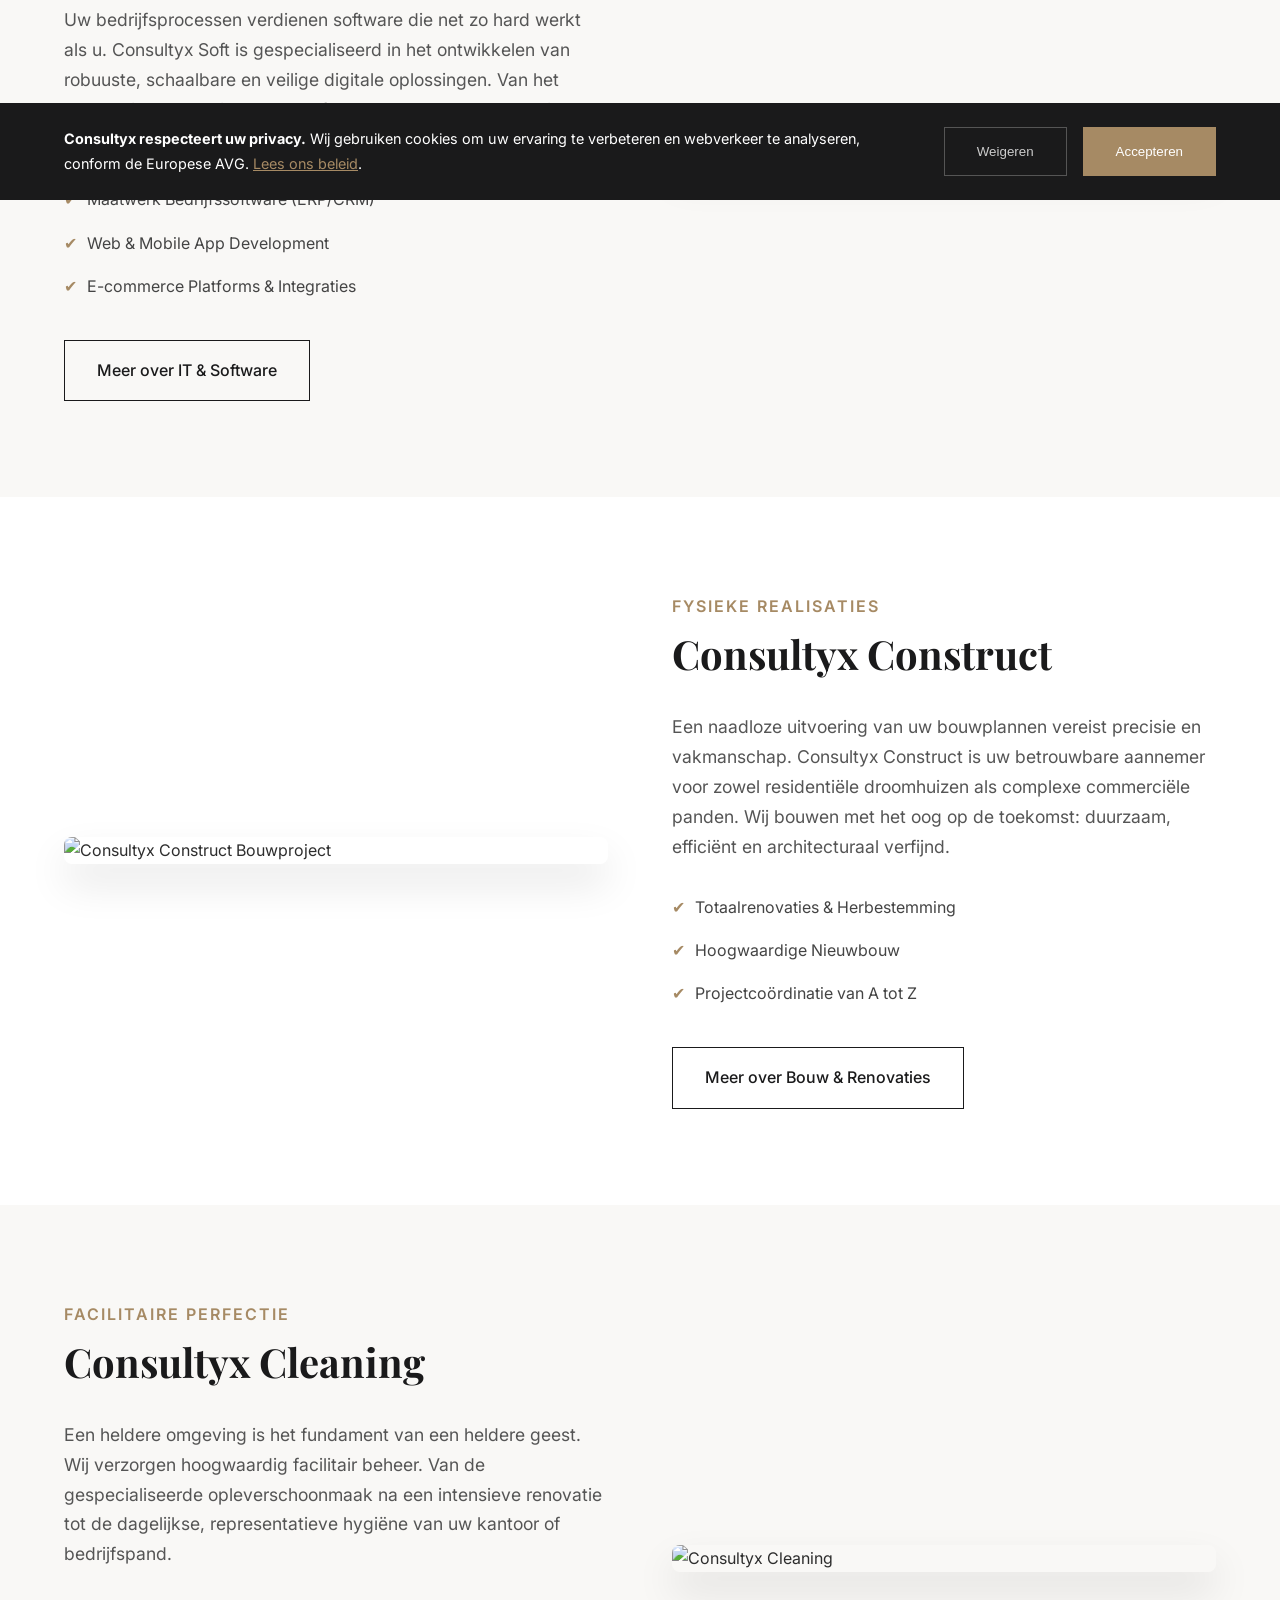
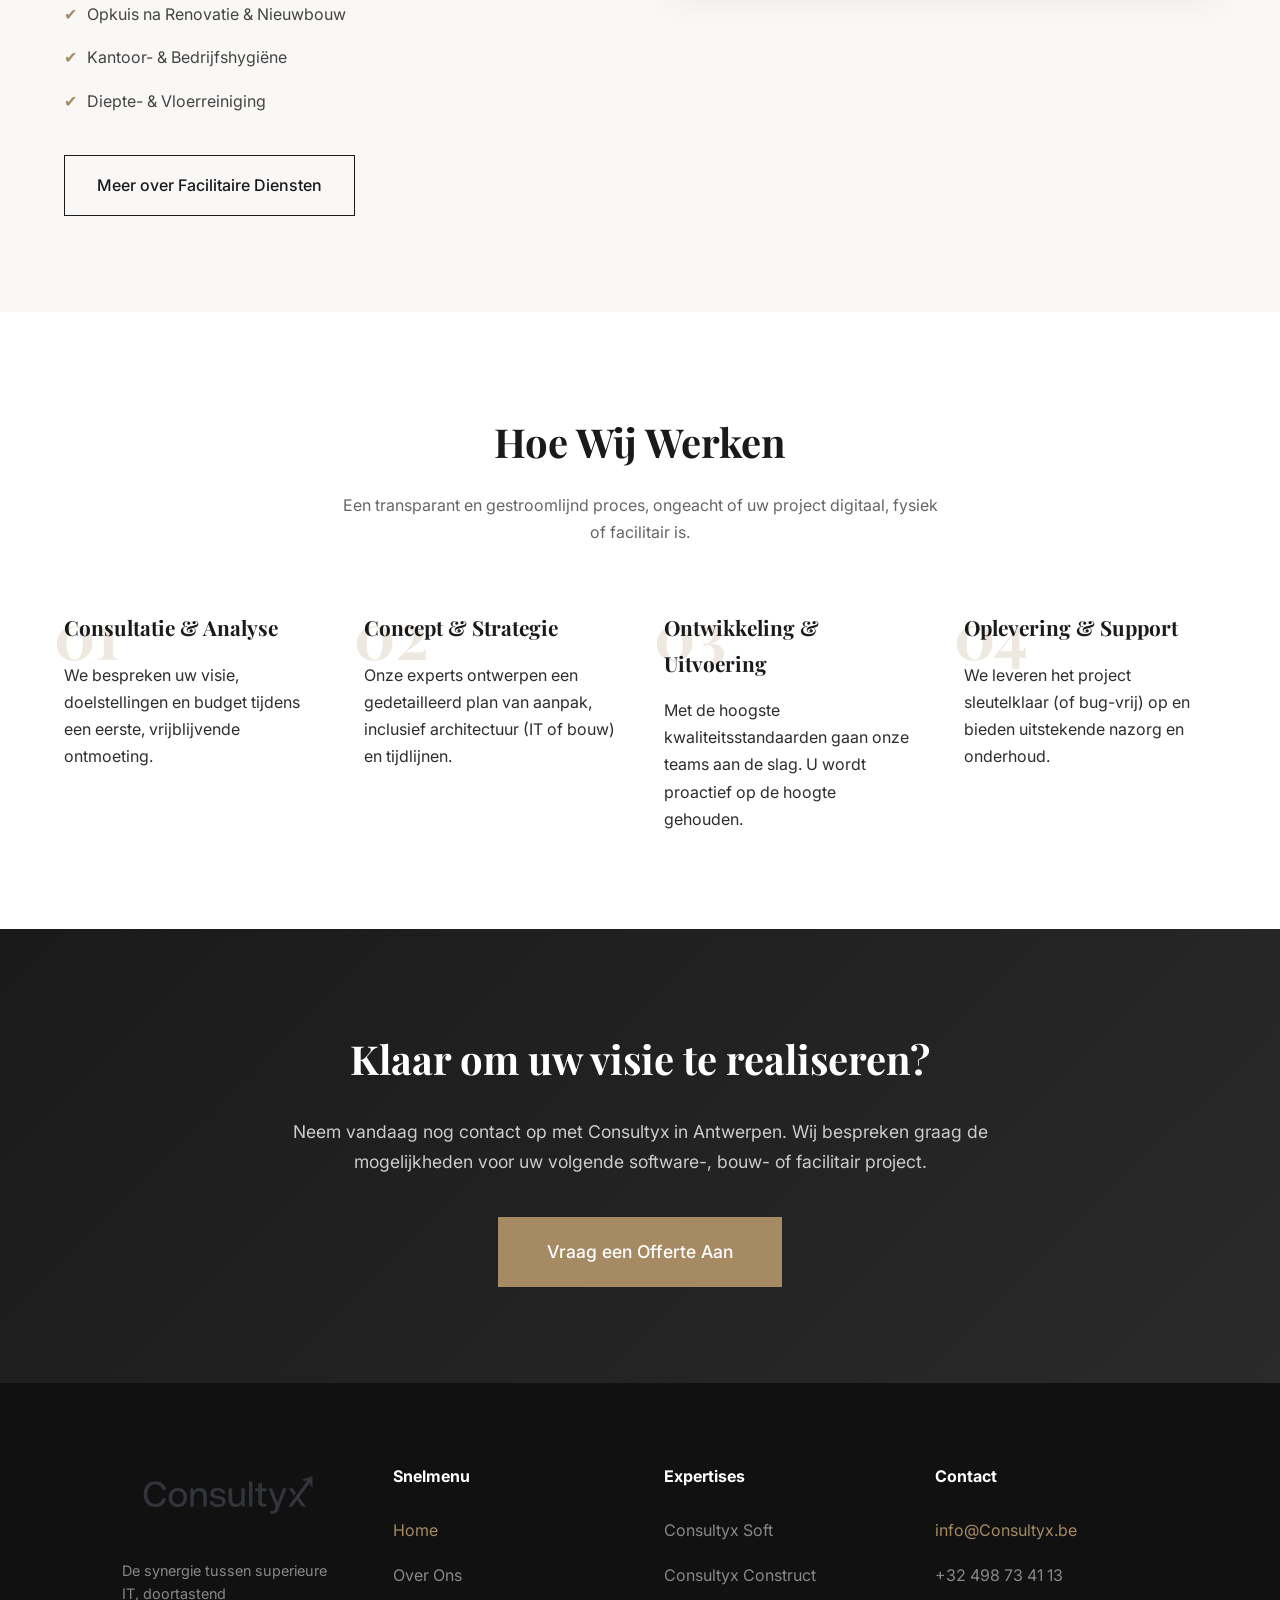
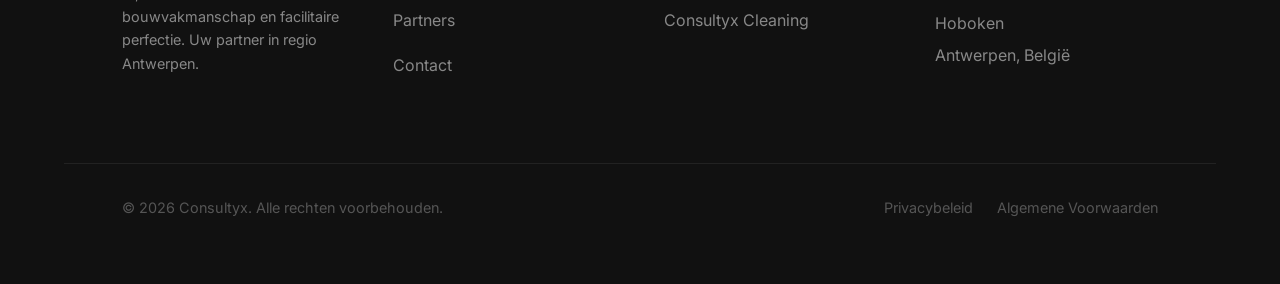
==== commit 6abf7cdc: "Add files via upload" ====
--- a/ConsultyxWebsite/index.html
+++ b/ConsultyxWebsite/index.html
@@ -2,13 +2,13 @@
 <html lang="nl">
 <head>
     <meta charset="UTF-8">
-    <meta name="viewport" content="width=device-width, initial-scale=1.0">
+    <meta name="viewport" content="width=device-width, initial-scale=1.0, viewport-fit=cover">
     
     <title>Consultyx | Meesters in Digitale & Fysieke Constructie</title>
     <meta name="description" content="Consultyx combineert vooruitstrevende softwareontwikkeling met hoogwaardig vakmanschap in de bouw en facilitaire perfectie. Gevestigd in Antwerpen.">
     <meta name="keywords" content="Consultyx, softwareontwikkeling, bouwbedrijf Antwerpen, totaalrenovaties, webdevelopment, schoonmaakbedrijf">
     <meta name="author" content="Consultyx">
-    <link rel="icon" href="data:image/svg+xml,<svg xmlns=%22http://www.w3.org/2000/svg%22 viewBox=%220 0 64 64%22><text y=%2250%22 font-family=%22sans-serif%22 font-weight=%22900%22 font-size=%2254%22 fill=%22%23A67C52%22>N</text></svg>">
+    <link rel="icon" href="data:image/svg+xml,<svg xmlns=%22http://www.w3.org/2000/svg%22 viewBox=%220 0 64 64%22><text y=%2250%22 font-family=%22sans-serif%22 font-weight=%22900%22 font-size=%2254%22 fill=%22%23A67C52%22>C</text></svg>">
     <link rel="canonical" href="https://www.Consultyx.be/">
 
     <meta property="og:type" content="website">
@@ -24,7 +24,10 @@
     <link rel="stylesheet" href="style.css">
 </head>
 <body>
-
+<div id="splash-screen">
+        <div class="splash-logo">Consult<span>yx</span></div>
+        <div class="splash-line"></div>
+    </div>
     <nav class="navbar">
         <a href="index.html" class="nav-brand">
             <img src="Assets/img/logo.png" alt="Consultyx Logo">
--- a/ConsultyxWebsite/style.css
+++ b/ConsultyxWebsite/style.css
@@ -26,6 +26,8 @@
     background-color: var(--bg-light);
     line-height: 1.7;
     overflow-x: hidden;
+    width: 100%;
+    position: relative;
 }
 
 h1, h2, h3, h4 { 
@@ -262,7 +264,20 @@
 /* ==========================================================================
    9. FOOTER & GDPR
    ========================================================================== */
-footer { background-color: var(--bg-dark); color: var(--text-light); padding: 5rem 5% 2rem; }
+footer { 
+    background-color: #111; 
+    color: #fff; 
+    /* We gebruiken 'env(safe-area-inset-bottom)' om extra padding toe te voegen op iPhones */
+    padding: 5rem 5% calc(2rem + env(safe-area-inset-bottom));
+    margin-bottom: 0; /* Zeker zijn dat er geen marge onder zit */
+}
+
+/* Extra zekerheid: zorg dat de basis van de pagina ook donker is */
+html {
+    background-color: #111;
+    height: 100%;
+}
+
 .footer-grid { display: grid; grid-template-columns: repeat(auto-fit, minmax(200px, 1fr)); gap: 3rem; margin-bottom: 3rem; }
 .footer-col h4 { color: var(--text-light); margin-bottom: 1.5rem; font-family: 'Inter', sans-serif; }
 .footer-col ul { list-style: none; }
@@ -300,146 +315,281 @@
 .card-label { position: absolute; top: -30px; color: #C8A97E; text-transform: uppercase; letter-spacing: 2px; font-size: 14px; }
 
 /* ==========================================================================
-   11. MEDIA QUERIES (VERZAMELD VOOR TABLET & MOBIEL)
-   ========================================================================== */
+   11. MEDIA QUERIES (ULTIEME FIX VOOR IPHONE & ANDERE SMARTPHONES)
+   ========================================================================== */
+
+/* --- TABLET & LAPTOP (Tot 1350px) --- */
+@media (max-width: 1350px) {
+    /* Menu Fix: Logo altijd vast links, knop altijd vast rechts */
+    nav.navbar { 
+        padding: 0.5rem 1.5rem; 
+        justify-content: space-between; 
+        display: flex; 
+        width: 100%; 
+    }
+    .nav-brand { 
+        position: static !important; /* Forceert het logo weg uit het midden */
+        transform: none !important; 
+        margin: 0; 
+    }
+    .mobile-menu-btn { 
+        display: block; 
+        position: relative; 
+        z-index: 1001; 
+        margin-top: 0; 
+    }
+
+    /* Mobiel Menu Zijbalk - LUXE EDITIE */
+    .nav-links {
+        display: flex; 
+        position: fixed; 
+        top: 0; 
+        right: 0; 
+        height: 100vh; 
+        height: 100dvh; 
+        width: 85%; 
+        max-width: 380px; /* Iets breder voor een ruimtelijker gevoel */
+        background: #f9f8f6 !important; 
+        backdrop-filter: none !important; 
+        -webkit-backdrop-filter: none !important;
+        flex-direction: column;
+        justify-content: flex-start; 
+        padding: 7rem 2.5rem 3rem; /* Meer ruimte bovenaan voor het sluitkruisje */
+        box-shadow: -15px 0 30px rgba(0,0,0,0.15); 
+        z-index: 1000; 
+        transform: translateX(100%); 
+        opacity: 0;
+        transition: transform 0.5s cubic-bezier(0.77, 0, 0.175, 1), opacity 0.4s ease; 
+        pointer-events: none; 
+        overflow-y: auto; 
+    }
+    
+    .nav-links.active { 
+        transform: translateX(0); 
+        opacity: 1; 
+        pointer-events: all; 
+    }
+    
+    /* Individuele Menu Links */
+    .nav-links li { 
+        text-align: left; 
+        width: 100%; 
+        margin: 0; 
+        border-bottom: 1px solid rgba(0,0,0,0.04); /* Veel zachtere scheidingslijn */
+    }
+    
+    .nav-links li:last-child {
+        border-bottom: none; /* Geen lijn onder de laatste link */
+    }
+
+    .nav-links a { 
+        font-family: 'Inter', sans-serif;
+        font-size: 1.3rem; /* Iets groter en eleganter */
+        font-weight: 500;
+        display: block; 
+        padding: 1.2rem 0; /* Groter klikvlak voor GSM */
+        color: var(--bg-dark);
+        transition: color 0.3s ease, padding-left 0.3s ease;
+    }
+    
+    /* Interactie Effect op Mobiel */
+    .nav-links a:hover, .nav-links a:active {
+        color: var(--primary);
+        padding-left: 8px; /* Link schuift subtiel in bij aantikken */
+    }
+
+    /* --- Dropdown / Submenu Styling --- */
+    .dropdown { 
+        flex-direction: column; 
+        align-items: flex-start; 
+    }
+    
+    .dropbtn { 
+        pointer-events: auto !important; 
+        color: var(--bg-dark); 
+        font-weight: 500; 
+        border: none; 
+        padding: 1.2rem 0; 
+        display: block;
+        width: 100%;
+        font-size: 1.3rem;
+        transition: color 0.3s ease, padding-left 0.3s ease;
+    }
+    
+    .dropbtn:hover, .dropbtn:active {
+        color: var(--primary);
+        padding-left: 8px;
+    }
+
+    .dropbtn svg { display: none; } 
+
+    .dropdown-content {
+        display: block !important; 
+        position: static; 
+        box-shadow: none; 
+        background: transparent; 
+        border: none;
+        margin: -0.5rem 0 1rem 1rem; /* Inspringen aangepast */
+        padding-left: 1.2rem; 
+        min-width: 100%;
+        border-left: 2px solid rgba(166, 138, 100, 0.3); /* Chique gouden zijlijn */
+    }
+    
+    .dropdown-content a { 
+        font-size: 1.1rem; 
+        padding: 0.8rem 0; 
+        color: #666; 
+    }
+    
+    .dropdown-content a:hover, .dropdown-content a:active { 
+        color: var(--primary); 
+    }
+}
+
+/* --- IPHONE & GSM WEERGAVE (Tot 900px) --- */
 @media (max-width: 900px) {
-    .story-section { grid-template-columns: 1fr; gap: 3rem; }
-    .experience-badge { bottom: 10px; right: 10px; padding: 1.5rem; }
-    .ceo-section { flex-direction: column-reverse; gap: 2rem; text-align: center; }
-    
-    .feature-row, .feature-row.reverse { flex-direction: column; padding: 4rem 5%; gap: 2rem; }
-    
-    .contact-wrapper { grid-template-columns: 1fr; gap: 2rem; margin-top: 2rem; }
-    .form-grid { grid-template-columns: 1fr; }
-    .form-.full { grid-column: span 1; }
-    .info-card, .form-card { padding: 3rem 2rem; }
-    
-    /* Hero fixes voor mobiel/tablet */
-    .hero-construct, .hero-tech, .hero-clean { padding: 8rem 5% 4rem; text-align: center; justify-content: center; }
-    .hero-clean p { margin: 0 auto 2rem; }
-    
-    /* Grids & Splits mobiel */
-    .build-services-grid, .tech-services-grid, .clean-services-grid { margin-top: 2rem; }
-    .construct-split, .it-split, .clean-split { grid-template-columns: 1fr; }
-    .construct-split-img, .clean-split-img { order: -1; }
-    .it-split:nth-of-type(even) .it-split-img { order: -1; }
-    
-    /* Badges mobiel */
-    .quality-badge { left: 10px; top: 10px; font-size: 1rem; padding: 1rem; }
-    .hygiene-badge { right: 10px; bottom: 10px; font-size: 0.9rem; padding: 1rem; }
-}
-
-@media (max-width: 1350px) {
-    .hero h1 { font-size: 2.5rem; }
-    .hero-btns { flex-direction: column; }
-    .footer-bottom { flex-direction: column; text-align: center; gap: 1rem; }
-
-    /* Navigatie Mobiel */
-    nav { position: relative; display: flex; align-items: center; width: 100%; }
-    .nav-brand { position: absolute; left: 50%; transform: translateX(-50%); margin: 0; }
-    .mobile-menu-btn { margin-top: 0.5rem; display: block; margin-left: auto; position: relative; z-index: 1001; }
-/* DROP DOWN REPARATIE: Altijd zichtbaar onder Over Ons in de zijbalk */
-    .dropdown { flex-direction: column; align-items: flex-start; }
-    .dropbtn { pointer-events: none; color: var(--primary) !important; font-weight: 700; font-size: 1.3rem; }
-    .dropbtn svg { display: none; }
-    .nav-links {
-        display: flex; position: fixed; top: 0; right: 0; height: 100vh; width: 75%; max-width: 400px;
-        background: rgba(249, 248, 246, 0.98); backdrop-filter: blur(10px); flex-direction: column;
-        justify-content: center; padding: 2rem 3rem; box-shadow: -10px 0 30px rgba(0,0,0,0.1); 
-        z-index: 1000; transform: translateX(100%); opacity: 0;
-        transition: transform 0.5s cubic-bezier(0.77, 0, 0.175, 1), opacity 0.4s ease; pointer-events: none;
-    }
-    .nav-links.active { transform: translateX(0); opacity: 1; pointer-events: all; }
-    .nav-links li { text-align: left; margin: 1.5rem 0; }
-    .nav-links a { font-size: 1.2rem; }
-
-    /* Dropdown fixes voor mobiel */
-    .dropdown-content {
-        position: static; box-shadow: none; background-color: transparent; border: none;
-        padding-left: 1.5rem; display: none;
-    }
-    .dropdown:hover .dropdown-content, .dropdown:focus-within .dropdown-content { display: block; }
-}
-/* --- Hamburger naar 'X' Animatie --- */
-
-/* Basis overgang voor alle lijntjes */
+    /* Voorkom dat grote elementen het scherm oprekken */
+    img, svg, iframe, .map-container { max-width: 100%; }
+
+    /* Paddings flink verkleinen voor smalle schermen */
+    .section { padding: 3rem 1.5rem !important; }
+    .hero, .hero-sub, .hero-construct, .hero-tech, .hero-clean { 
+        padding: 7rem 1.5rem 3rem !important; 
+        text-align: center; 
+        justify-content: center; 
+    }
+    
+    /* Grote teksten schalen naar iPhone formaat */
+    .hero-full h1, .hero-construct h1, .hero-tech h1, .hero-clean h1, .hero-sub h1 { 
+        font-size: 2.2rem !important; 
+        line-height: 1.2; 
+    }
+    .section-title { font-size: 2rem !important; margin-bottom: 2.5rem !important; }
+
+    /* Forceer alles in 1 strakke kolom */
+    .story-section, .feature-row, .feature-row.reverse, .contact-wrapper, 
+    .construct-split, .it-split, .clean-split, .ceo-section { 
+        display: flex !important; 
+        flex-direction: column !important; 
+        gap: 2rem !important; 
+        text-align: center; 
+    }
+
+    /* Grids aanpassen naar 1 kolom op iPhone */
+    .grid-2, .values-grid, .steps-grid, .build-services-grid, .tech-services-grid, .clean-services-grid {
+        display: grid;
+        grid-template-columns: 1fr !important;
+        gap: 1.5rem;
+    }
+
+    /* Check dat de foto bovenaan staat bij secties */
+    .construct-split-img, .it-split-img, .clean-split-img, .feature-image, .ceo-image-wrapper { 
+        order: -1; 
+        width: 100%; 
+        margin-bottom: 1rem; 
+    }
+
+    /* Zwevende badges veilig in de tekst zetten */
+    .experience-badge, .quality-badge, .hygiene-badge { 
+        position: relative !important; 
+        top: auto !important; left: auto !important; right: auto !important; bottom: auto !important; 
+        margin: 1.5rem auto !important; 
+        display: inline-flex !important; 
+        justify-content: center; 
+        width: auto;
+    }
+
+    /* Formulieren passend maken */
+    .form-grid { display: flex; flex-direction: column; gap: 1rem; }
+    .form-.full { width: 100%; }
+    .info-card, .form-card, .value-card, .card { padding: 2rem 1.5rem !important; }
+    
+    /* Zorg dat iconen en tekst netjes uitlijnen op mobiel */
+    .value-icon, .icon-wrapper { margin: 0 auto 1.5rem; }
+    .checklist li { justify-content: flex-start; text-align: left; }
+    .hygiene-badge { flex-direction: column; text-align: center; }
+}
+
+/* --- TIJDLIJN IPHONE FIX --- */
+@media (max-width: 768px) {
+    .timeline::after { left: 20px; }
+    .timeline-item { width: 100%; padding-left: 50px; padding-right: 0; text-align: left; }
+    .timeline-item::after { left: 11px; }
+    .left, .right { left: 0; }
+    .timeline-content { padding: 1.5rem; }
+}
+
+/* --- HAMBURGER MENU ANIMATIE --- */
 .mobile-menu-btn svg line {
     transition: transform 0.3s ease, opacity 0.3s ease;
     transform-box: fill-box;
     transform-origin: center;
 }
-
-/* 1. De MIDDELSTE lijn (staat als 1e in jouw HTML) -> Verdwijnt */
-.mobile-menu-btn.active svg line:nth-child(1) {
+.mobile-menu-btn.active svg line:nth-child(1) { opacity: 0; }
+.mobile-menu-btn.active svg line:nth-child(2) { transform: translateY(6px) rotate(45deg); }
+.mobile-menu-btn.active svg line:nth-child(3) { transform: translateY(-6px) rotate(-45deg); }
+
+/* ==========================================================================
+   12. SPLASH SCREEN (Intro Animatie)
+   ========================================================================== */
+#splash-screen {
+    position: fixed;
+    top: 0;
+    left: 0;
+    width: 100%;
+    height: 100vh;
+    height: 100dvh; /* Voor de iPhone notch */
+    background-color: var(--bg-dark);
+    z-index: 99999; /* Zorgt dat het écht overal bovenop ligt */
+    display: flex;
+    flex-direction: column;
+    justify-content: center;
+    align-items: center;
+    transition: transform 1s cubic-bezier(0.77, 0, 0.175, 1), opacity 1s ease;
+}
+
+/* Het logo dat in-fadet */
+.splash-logo {
+    font-family: 'Inter', sans-serif;
+    font-weight: 700;
+    font-size: clamp(2rem, 5vw, 3rem);
+    color: white;
+    letter-spacing: 5px;
+    text-transform: uppercase;
+    opacity: 0; /* Begint onzichtbaar */
+    animation: splashFadeIn 1s ease forwards 0.3s;
+}
+
+.splash-logo span {
+    color: var(--primary);
+}
+
+/* De gouden lijn die uitschuift */
+.splash-line {
+    width: 0;
+    height: 2px;
+    background-color: var(--primary);
+    margin-top: 20px;
+    animation: splashLine 1s ease forwards 0.8s; /* Start na het logo */
+}
+
+/* Animaties */
+@keyframes splashFadeIn {
+    to { opacity: 1; }
+}
+
+@keyframes splashLine {
+    to { width: 120px; }
+}
+
+/* Deze classes worden via JavaScript toegevoegd */
+#splash-screen.hide {
+    transform: translateY(-100%); /* Schuift naar boven weg */
     opacity: 0;
-}
-
-/* 2. De BOVENSTE lijn (staat als 2e in jouw HTML) -> Draait kruislings naar beneden */
-.mobile-menu-btn.active svg line:nth-child(2) {
-    transform: translateY(6px) rotate(45deg);
-}
-
-/* 3. De ONDERSTE lijn (staat als 3e in jouw HTML) -> Draait kruislings naar boven */
-.mobile-menu-btn.active svg line:nth-child(3) {
-    transform: translateY(-6px) rotate(-45deg);
-}
-/* --- Tijdlijn Sectie --- */
-.timeline {
-    position: relative;
-    max-width: 1000px;
-    margin: 4rem auto;
-    padding: 0 5%;
-}
-
-.timeline::after {
-    content: '';
-    position: absolute;
-    width: 2px;
-    background: var(--primary);
-    top: 0; bottom: 0;
-    left: 50%;
-    margin-left: -1px;
-}
-
-.timeline-item {
-    padding: 10px 40px;
-    position: relative;
-    width: 50%;
-    box-sizing: border-box;
-}
-
-.timeline-item::after {
-    content: '';
-    position: absolute;
-    width: 16px;
-    height: 16px;
-    right: -8px;
-    background-color: white;
-    border: 3px solid var(--primary);
-    top: 15px;
-    border-radius: 50%;
-    z-index: 1;
-}
-
-.left { left: 0; text-align: right; }
-.right { left: 50%; }
-
-.right::after { left: -8px; }
-
-.timeline-content {
-    padding: 20px 30px;
-    background-color: white;
-    position: relative;
-    border-radius: 8px;
-    box-shadow: 0 4px 15px rgba(0,0,0,0.05);
-}
-
-.timeline-content h4 { color: var(--primary); margin-bottom: 0.5rem; }
-
-/* Mobiel: zet alles aan één kant */
-@media (max-width: 768px) {
-    .timeline::after { left: 31px; }
-    .timeline-item { width: 100%; padding-left: 70px; padding-right: 25px; text-align: left; }
-    .timeline-item::after { left: 22px; }
-    .left, .right { left: 0; }
+    pointer-events: none;
+}
+
+/* Voor als ze al eens op de pagina zijn geweest (geen animatie) */
+#splash-screen.hidden-instant {
+    display: none !important;
 }
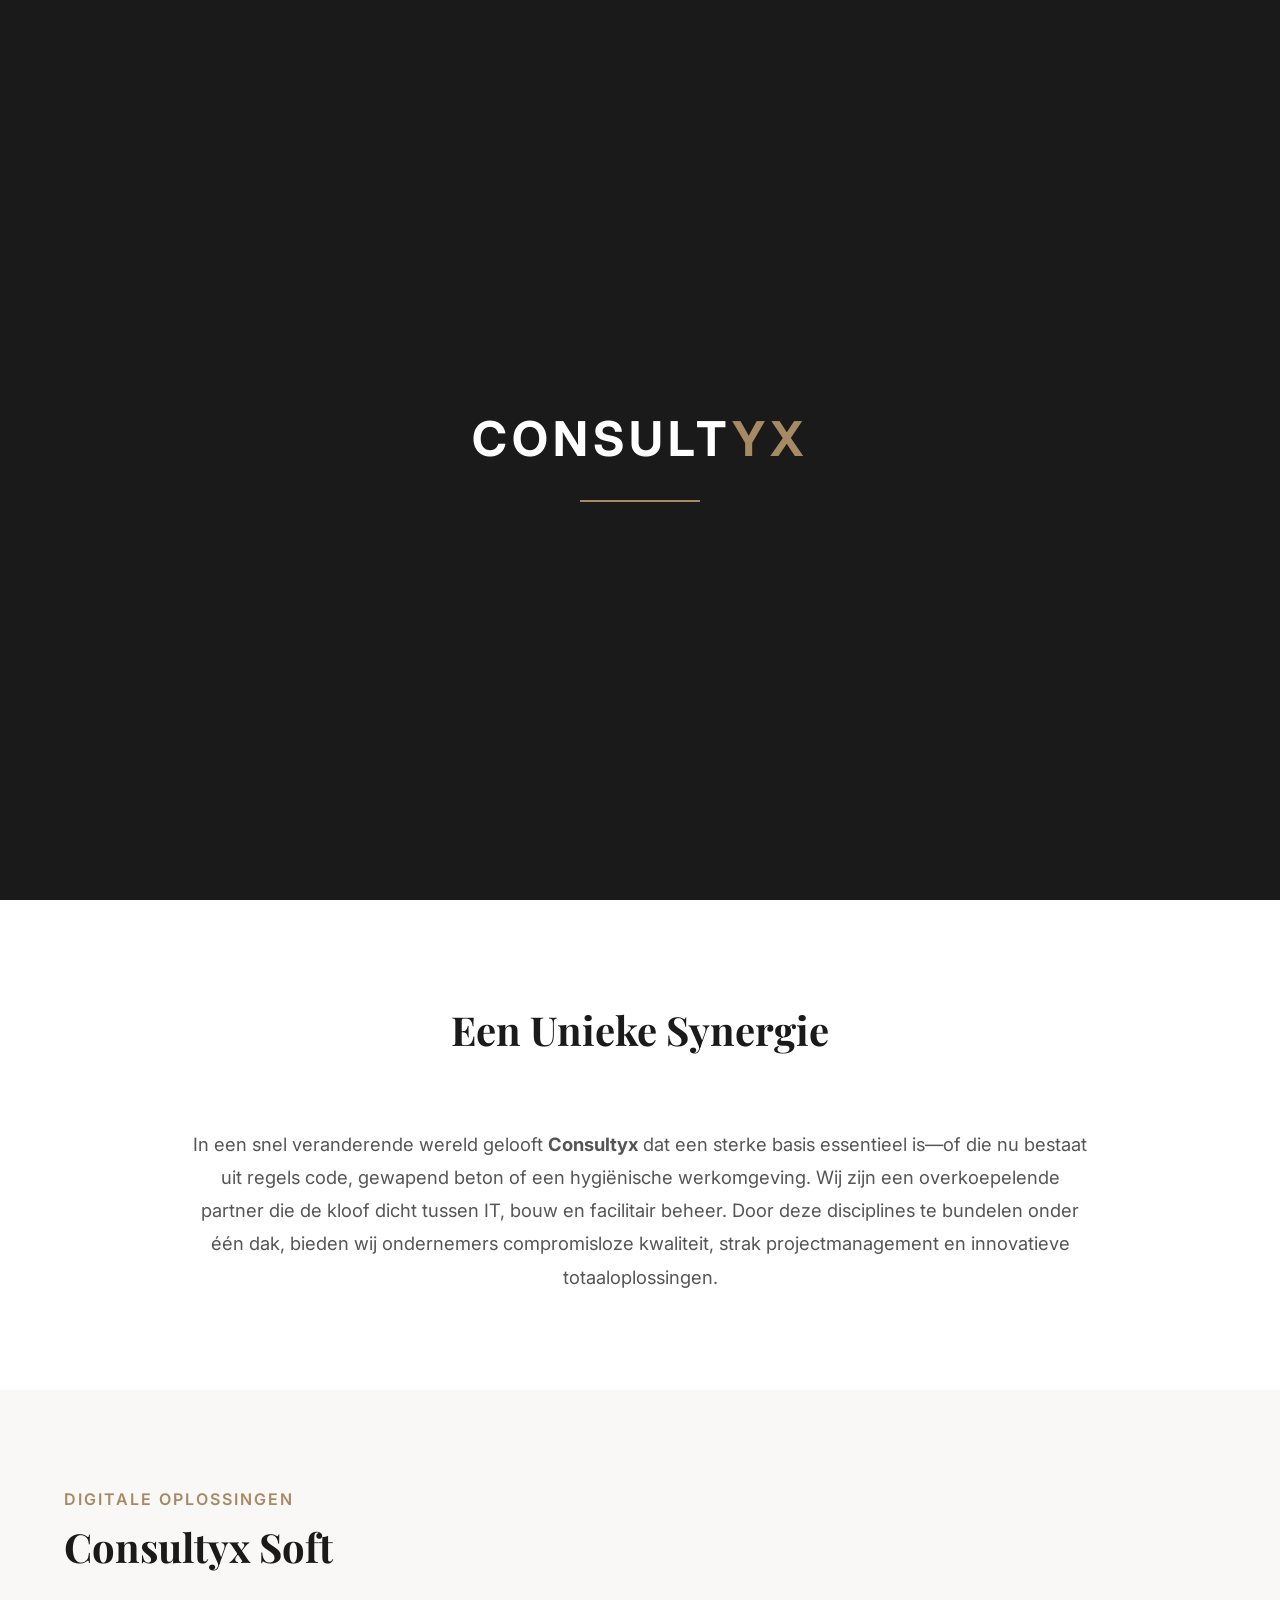
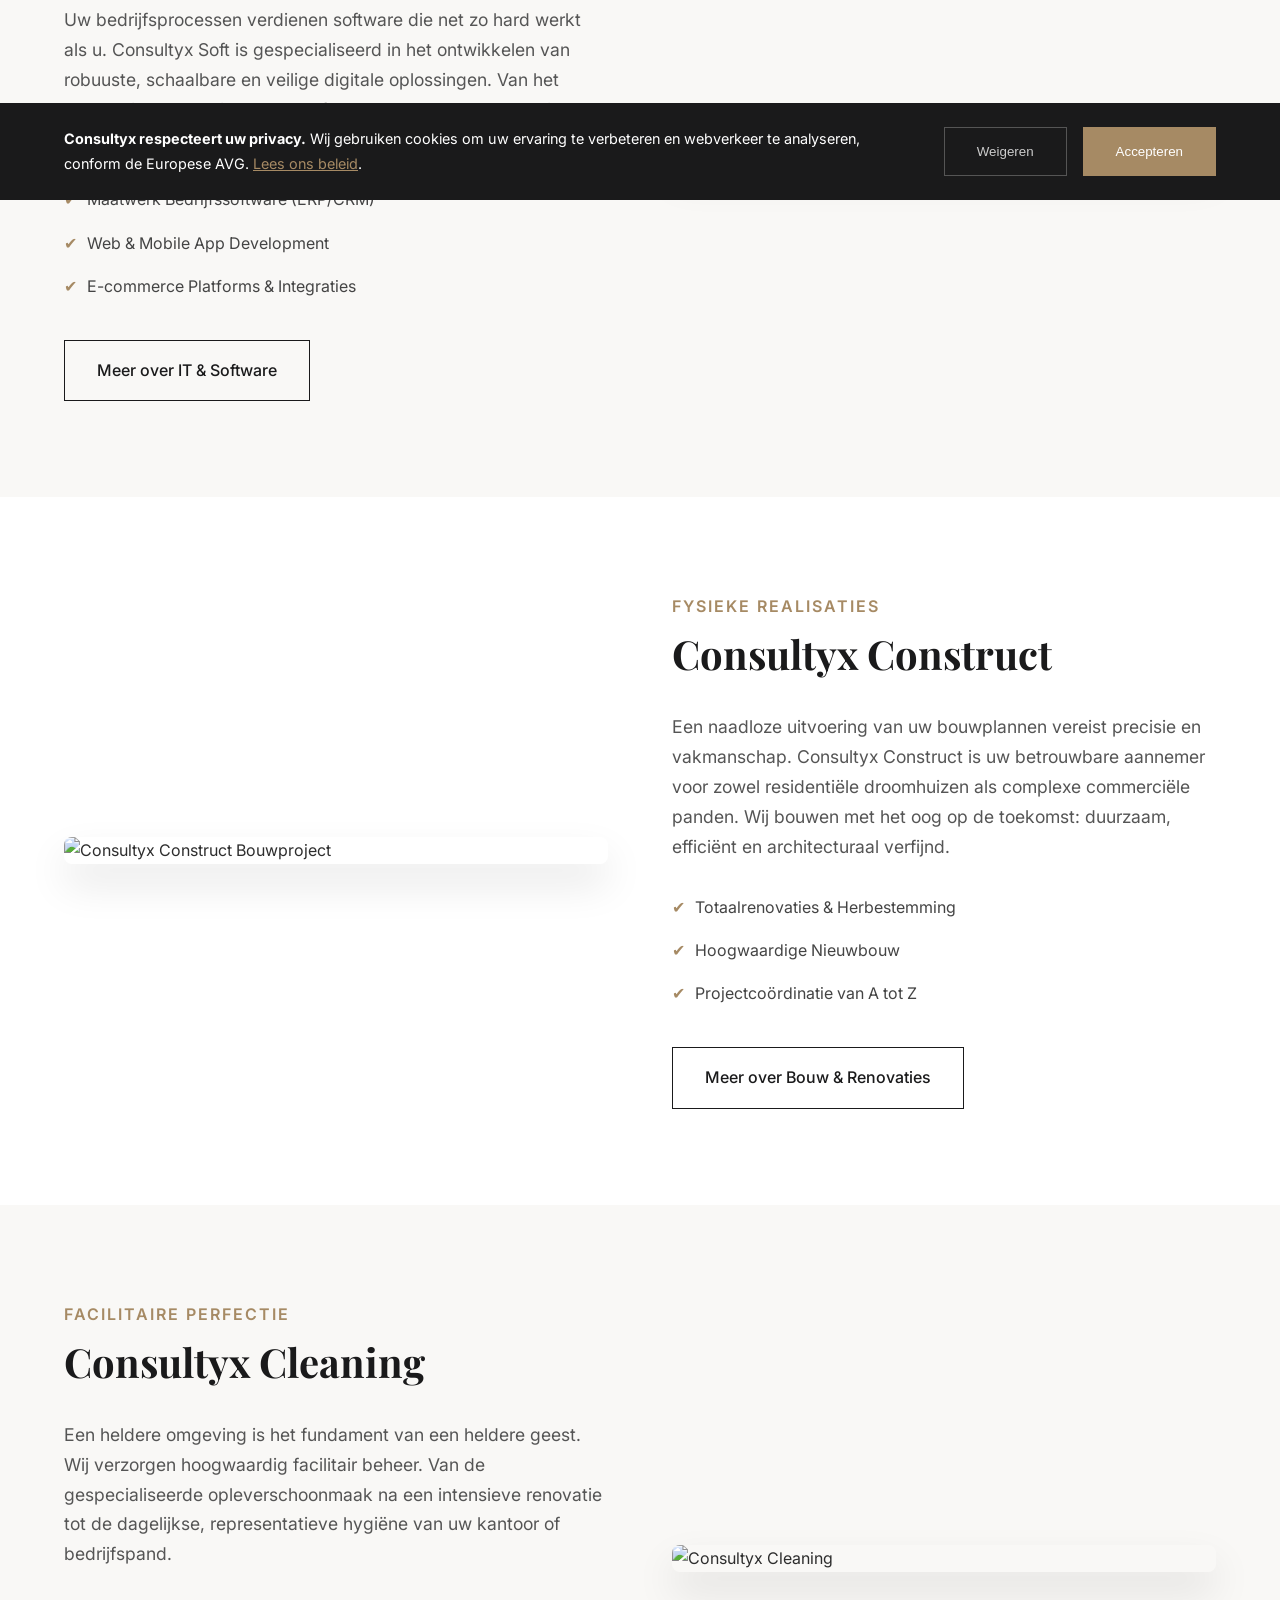
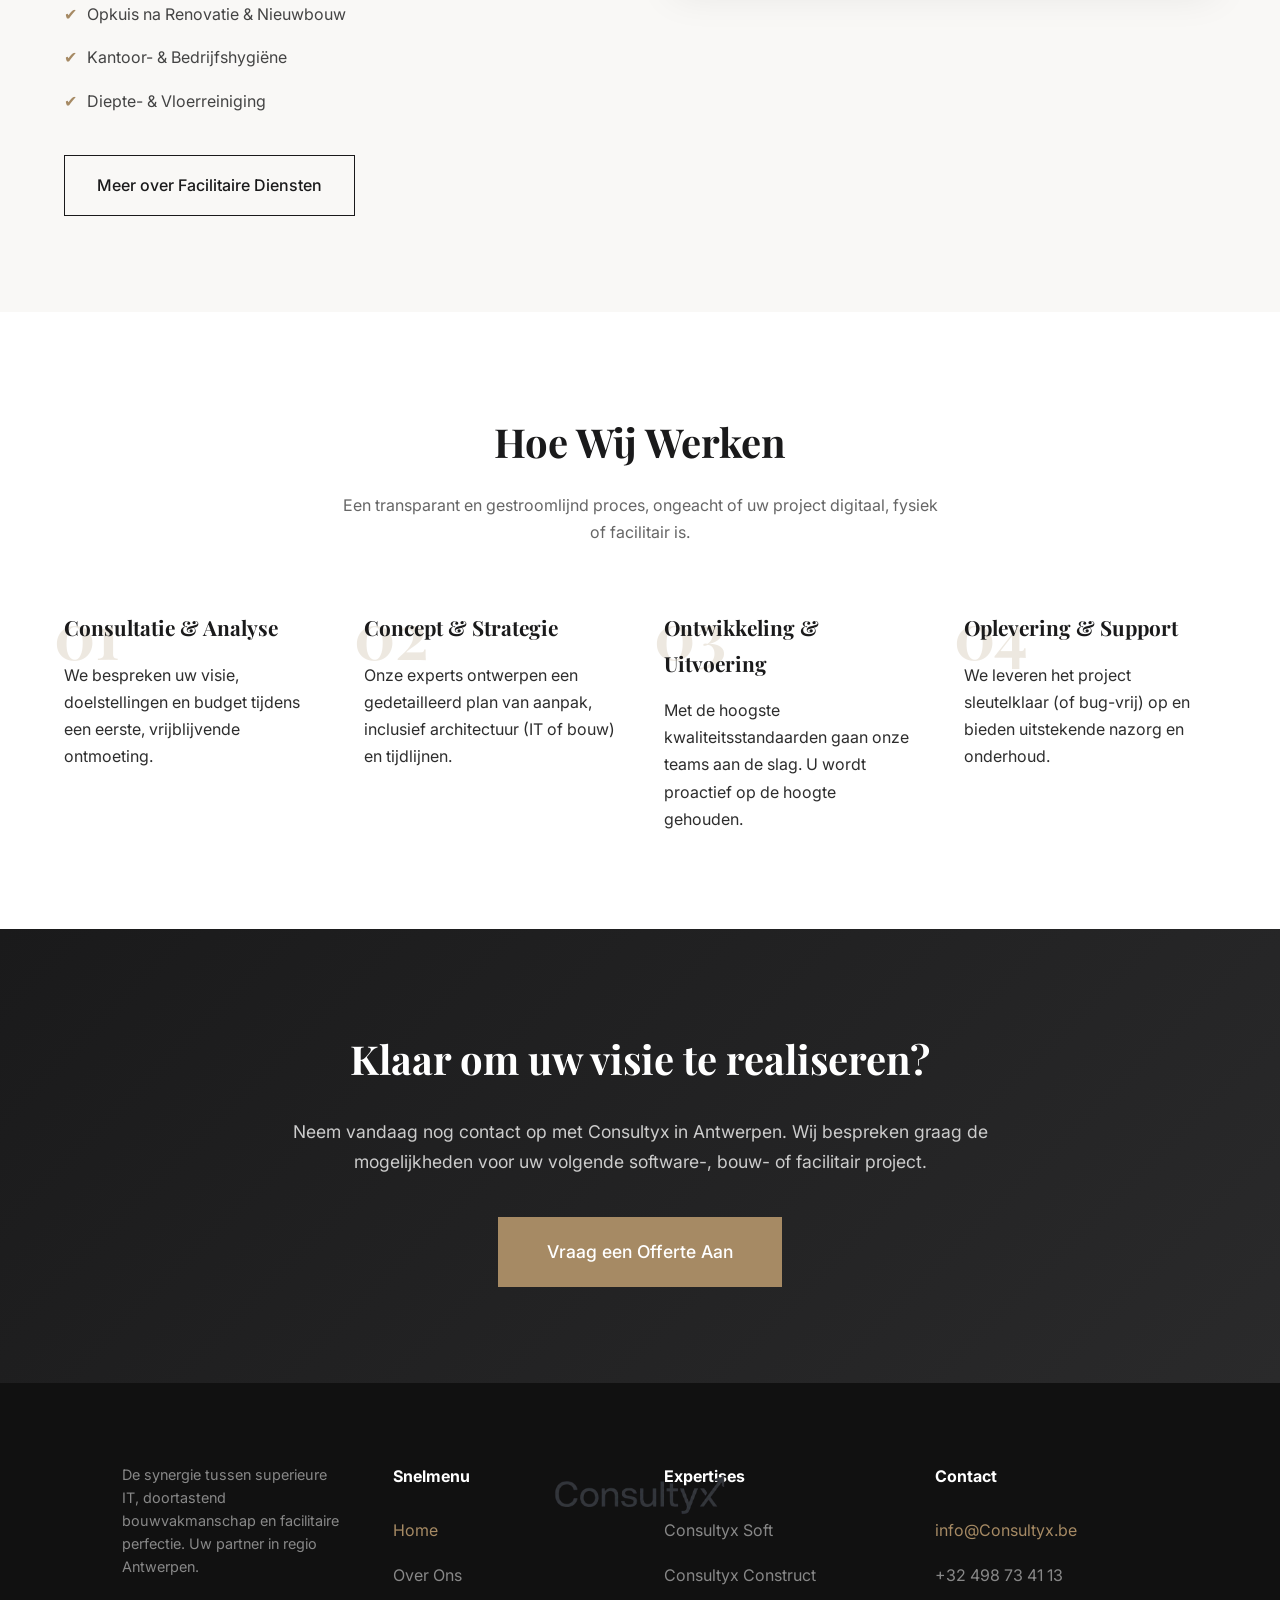
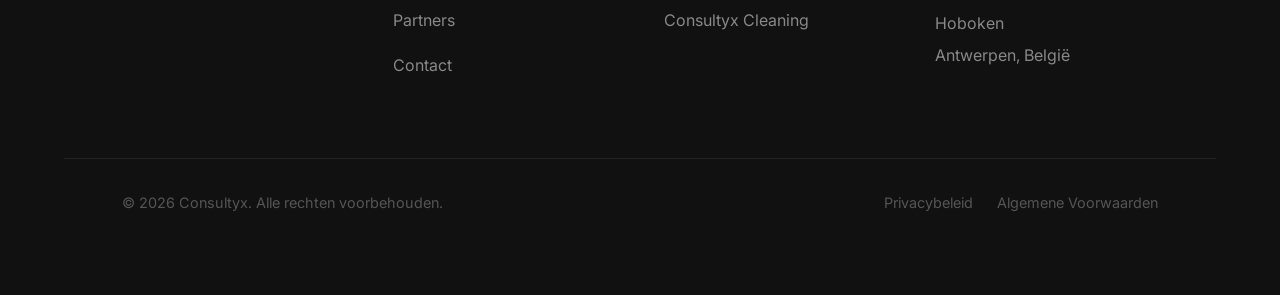
==== commit 3ad77c31: "Add files via upload" ====
--- a/ConsultyxWebsite/index.html
+++ b/ConsultyxWebsite/index.html
@@ -29,26 +29,26 @@
         <div class="splash-line"></div>
     </div>
     <nav class="navbar">
-        <a href="index.html" class="nav-brand">
+        <a href="/" class="nav-brand">
             <img src="Assets/img/logo.png" alt="Consultyx Logo">
         </a>      
         <ul class="nav-links">
-            <li><a href="index.html" style="color: var(--primary);">Home</a></li>
+            <li><a href="/" style="color: var(--primary);">Home</a></li>
             
             <li class="dropdown">
-                <a href="over-ons.html" class="dropbtn">
+                <a href="/over-ons" class="dropbtn">
                     Over Ons
                     <svg width="14" height="14" viewBox="0 0 24 24" fill="none" stroke="currentColor" stroke-width="2" stroke-linecap="round" stroke-linejoin="round"><polyline points="6 9 12 15 18 9"></polyline></svg>
                 </a>
                 <ul class="dropdown-content">
-                    <li><a href="partners.html">Onze Partners</a></li>
+                    <li><a href="/partners">Onze Partners</a></li>
                 </ul>
             </li>
             
-            <li><a href="soft.html">Consultyx Soft</a></li>
-            <li><a href="construct.html">Consultyx Construct</a></li>                    
-            <li><a href="Cleaning.html">Consultyx Cleaning</a></li>
-            <li><a href="contact.html">Contact</a></li>
+            <li><a href="/soft">Consultyx Soft</a></li>
+            <li><a href="/construct">Consultyx Construct</a></li>                    
+            <li><a href="/Cleaning">Consultyx Cleaning</a></li>
+            <li><a href="/contact">Contact</a></li>
         </ul>
         
         <div class="mobile-menu-btn" style="cursor: pointer;">
@@ -65,7 +65,7 @@
             <h1>De Fundering Voor Uw Toekomst</h1>
             <p>Van innovatieve softwareoplossingen tot hoogwaardige bouwprojecten en facilitair beheer. Consultyx combineert digitaal vernuft met fysiek vakmanschap voor de perfecte realisatie van uw ambities.</p>
             <div class="hero-btns" style="display: flex; gap: 1rem; justify-content: center; margin-top: 2rem;">
-                <a href="contact.html" class="btn" style="background: var(--primary); border: none;">Start Uw Project</a>
+                <a href="/contact" class="btn" style="background: var(--primary); border: none;">Start Uw Project</a>
                 <a href="#diensten" class="btn btn-outline" style="color: white; border-color: white;">Ontdek Onze Expertise</a>
             </div>
         </div>
@@ -98,7 +98,7 @@
                         <span style="color: var(--primary);">✔</span> E-commerce Platforms & Integraties
                     </li>
                 </ul>
-                <a href="soft.html" class="btn btn-outline">Meer over IT & Software</a>
+                <a href="/soft" class="btn btn-outline">Meer over IT & Software</a>
             </div>
             <div class="feature-image fade-up">
                 <img src="https://images.unsplash.com/photo-1504384308090-c894fdcc538d?q=80&w=2070&auto=format&fit=crop" alt="Software Development Consultyx Soft">
@@ -121,7 +121,7 @@
                         <span style="color: var(--primary);">✔</span> Projectcoördinatie van A tot Z
                     </li>
                 </ul>
-                <a href="construct.html" class="btn btn-outline">Meer over Bouw & Renovaties</a>
+                <a href="/construct" class="btn btn-outline">Meer over Bouw & Renovaties</a>
             </div>
             <div class="feature-image fade-up">
                 <img src="https://images.unsplash.com/photo-1503387762-592deb58ef4e?q=80&w=2070&auto=format&fit=crop" alt="Consultyx Construct Bouwproject">
@@ -144,7 +144,7 @@
                         <span style="color: var(--primary);">✔</span> Diepte- & Vloerreiniging
                     </li>
                 </ul>
-                <a href="Cleaning.html" class="btn btn-outline">Meer over Facilitaire Diensten</a>
+                <a href="/Cleaning" class="btn btn-outline">Meer over Facilitaire Diensten</a>
             </div>
             <div class="feature-image fade-up">
                 <img src="https://images.unsplash.com/photo-1581578731548-c64695cc6952?q=80&w=2070&auto=format&fit=crop" alt="Consultyx Cleaning">
@@ -189,33 +189,33 @@
         <div class="fade-up" style="max-width: 800px; margin: 0 auto;">
             <h2 style="color: white; font-size: 2.5rem; margin-bottom: 1.5rem; font-family: 'Playfair Display', serif;">Klaar om uw visie te realiseren?</h2>
             <p style="color: #ccc; margin-bottom: 2.5rem; font-size: 1.1rem;">Neem vandaag nog contact op met Consultyx in Antwerpen. Wij bespreken graag de mogelijkheden voor uw volgende software-, bouw- of facilitair project.</p>
-            <a href="contact.html" class="btn" style="background-color: var(--primary); border-color: var(--primary); color: white; font-size: 1.1rem; padding: 1.2rem 3rem;">Vraag een Offerte Aan</a>
+            <a href="/contact" class="btn" style="background-color: var(--primary); border-color: var(--primary); color: white; font-size: 1.1rem; padding: 1.2rem 3rem;">Vraag een Offerte Aan</a>
         </div>
     </section>
 
     <footer style="background-color: #111; padding-top: 5rem;">
         <div class="footer-grid" style="max-width: 1200px; margin: 0 auto; display: grid; grid-template-columns: repeat(auto-fit, minmax(200px, 1fr)); gap: 3rem; padding: 0 5%;">
             <div class="footer-col">
-                <a href="index.html" class="nav-brand" style="color:white; margin-bottom: 1.5rem; display: inline-block;"><img src="Assets/img/logo.png" alt="Consultyx Logo"><span></span></a>
+                <a href="/" class="nav-brand" style="color:white; margin-bottom: 1.5rem; display: inline-block;"><img src="Assets/img/logo.png" alt="Consultyx Logo"><span></span></a>
                 <p style="color: #888; font-size: 0.9rem; margin-bottom: 1.5rem; line-height: 1.6;">De synergie tussen superieure IT, doortastend bouwvakmanschap en facilitaire perfectie. Uw partner in regio Antwerpen.</p>
             </div>
             
             <div class="footer-col" style="color: white;">
                 <h4 style="color: white; margin-bottom: 1.5rem;">Snelmenu</h4>
                 <ul style="list-style: none; padding: 0; line-height: 2;">
-                    <li><a href="index.html" style="color: var(--primary); text-decoration: none;">Home</a></li>
-                    <li><a href="over-ons.html" style="color: #888; text-decoration: none;">Over Ons</a></li>
-                    <li><a href="partners.html" style="color: #888; text-decoration: none;">Partners</a></li>
-                    <li><a href="contact.html" style="color: #888; text-decoration: none;">Contact</a></li>
+                    <li><a href="/" style="color: var(--primary); text-decoration: none;">Home</a></li>
+                    <li><a href="/over-ons" style="color: #888; text-decoration: none;">Over Ons</a></li>
+                    <li><a href="/partners" style="color: #888; text-decoration: none;">Partners</a></li>
+                    <li><a href="/contact" style="color: #888; text-decoration: none;">Contact</a></li>
                 </ul>
             </div>
             
             <div class="footer-col">
                 <h4 style="color: white; margin-bottom: 1.5rem;">Expertises</h4>
                 <ul style="list-style: none; padding: 0; line-height: 2;">
-                    <li><a href="soft.html" style="color: #888; text-decoration: none;">Consultyx Soft</a></li>
-                    <li><a href="construct.html" style="color: #888; text-decoration: none;" >Consultyx Construct</a></li>
-                    <li><a href="Cleaning.html" style="color: #888; text-decoration: none;">Consultyx Cleaning</a></li>
+                    <li><a href="/soft" style="color: #888; text-decoration: none;">Consultyx Soft</a></li>
+                    <li><a href="/construct" style="color: #888; text-decoration: none;" >Consultyx Construct</a></li>
+                    <li><a href="/Cleaning" style="color: #888; text-decoration: none;">Consultyx Cleaning</a></li>
                 </ul>
             </div>
             
@@ -233,15 +233,15 @@
             <div style="max-width: 1200px; margin: 0 auto; display: flex; justify-content: space-between; flex-wrap: wrap; gap: 1rem;">
                 <p>© 2026 Consultyx. Alle rechten voorbehouden.</p>
                 <div style="display: flex; gap: 1.5rem;">
-                    <a href="privacy.html" style="color: #555; text-decoration: none;">Privacybeleid</a>
-                    <a href="privacy.html" style="color: #555; text-decoration: none;">Algemene Voorwaarden</a>
+                    <a href="/privacy" style="color: #555; text-decoration: none;">Privacybeleid</a>
+                    <a href="/privacy" style="color: #555; text-decoration: none;">Algemene Voorwaarden</a>
                 </div>
             </div>
         </div>
     </footer>
 
     <div id="cookie-banner">
-        <p><strong>Consultyx respecteert uw privacy.</strong> Wij gebruiken cookies om uw ervaring te verbeteren en webverkeer te analyseren, conform de Europese AVG. <a href="privacy.html" style="color: var(--primary); text-decoration: underline;">Lees ons beleid</a>.</p>
+        <p><strong>Consultyx respecteert uw privacy.</strong> Wij gebruiken cookies om uw ervaring te verbeteren en webverkeer te analyseren, conform de Europese AVG. <a href="/privacy" style="color: var(--primary); text-decoration: underline;">Lees ons beleid</a>.</p>
         <div style="display: flex; gap: 1rem;">
             <button id="reject-cookies" class="btn btn-outline" style="border-color: #555; color: #ccc;">Weigeren</button>
             <button id="accept-cookies" class="btn" style="background-color: var(--primary); border-color: var(--primary);">Accepteren</button>
--- a/ConsultyxWebsite/style.css
+++ b/ConsultyxWebsite/style.css
@@ -264,18 +264,18 @@
 /* ==========================================================================
    9. FOOTER & GDPR
    ========================================================================== */
+/* ==========================================================================
+   9. FOOTER & GDPR
+   ========================================================================== */
 footer { 
     background-color: #111; 
     color: #fff; 
-    /* We gebruiken 'env(safe-area-inset-bottom)' om extra padding toe te voegen op iPhones */
-    padding: 5rem 5% calc(2rem + env(safe-area-inset-bottom));
-    margin-bottom: 0; /* Zeker zijn dat er geen marge onder zit */
-}
-
-/* Extra zekerheid: zorg dat de basis van de pagina ook donker is */
-html {
-    background-color: #111;
-    height: 100%;
+    padding: 5rem 5% 3rem; 
+    margin-bottom: 0; 
+}
+html { background-color: #111; height: 100%; }
+body {
+    min-height: 100vh;
 }
 
 .footer-grid { display: grid; grid-template-columns: repeat(auto-fit, minmax(200px, 1fr)); gap: 3rem; margin-bottom: 3rem; }
@@ -320,22 +320,26 @@
 
 /* --- TABLET & LAPTOP (Tot 1350px) --- */
 @media (max-width: 1350px) {
-    /* Menu Fix: Logo altijd vast links, knop altijd vast rechts */
+/* Menu Fix: Logo exact in het midden, menu knop strak rechts */
     nav.navbar { 
-        padding: 0.5rem 1.5rem; 
-        justify-content: space-between; 
+        padding: 1.5rem 1.5rem; 
         display: flex; 
+        justify-content: center; /* Centreert alles */
+        align-items: center;
         width: 100%; 
     }
     .nav-brand { 
-        position: static !important; /* Forceert het logo weg uit het midden */
-        transform: none !important; 
+        position: absolute !important; 
+        left: 50% !important; 
+        transform: translateX(-50%) !important; 
         margin: 0; 
+        z-index: 1002; /* Zorgt dat het logo altijd bovenaan ligt */
     }
     .mobile-menu-btn { 
         display: block; 
-        position: relative; 
-        z-index: 1001; 
+        position: absolute; 
+        right: 1.5rem; 
+        z-index: 1003; 
         margin-top: 0; 
     }
 
@@ -508,6 +512,24 @@
     .value-icon, .icon-wrapper { margin: 0 auto 1.5rem; }
     .checklist li { justify-content: flex-start; text-align: left; }
     .hygiene-badge { flex-direction: column; text-align: center; }
+    /* --- IPHONE/CHROME FOOTER FIX (Enkel voor mobiel) --- */
+    body {
+        overscroll-behavior-y: none; /* Stopt het witte 'elastiek' scrollen */
+    }
+    footer {
+        position: relative;
+    }
+    footer::after {
+        content: '';
+        position: absolute;
+        top: 100%;
+        left: 0;
+        width: 100%;
+        height: 50vh; /* Plakt een groot zwart vlak ónder de footer */
+        background-color: #111;
+        pointer-events: none;
+    }
+
 }
 
 /* --- TIJDLIJN IPHONE FIX --- */
@@ -592,4 +614,4 @@
 /* Voor als ze al eens op de pagina zijn geweest (geen animatie) */
 #splash-screen.hidden-instant {
     display: none !important;
-}+}
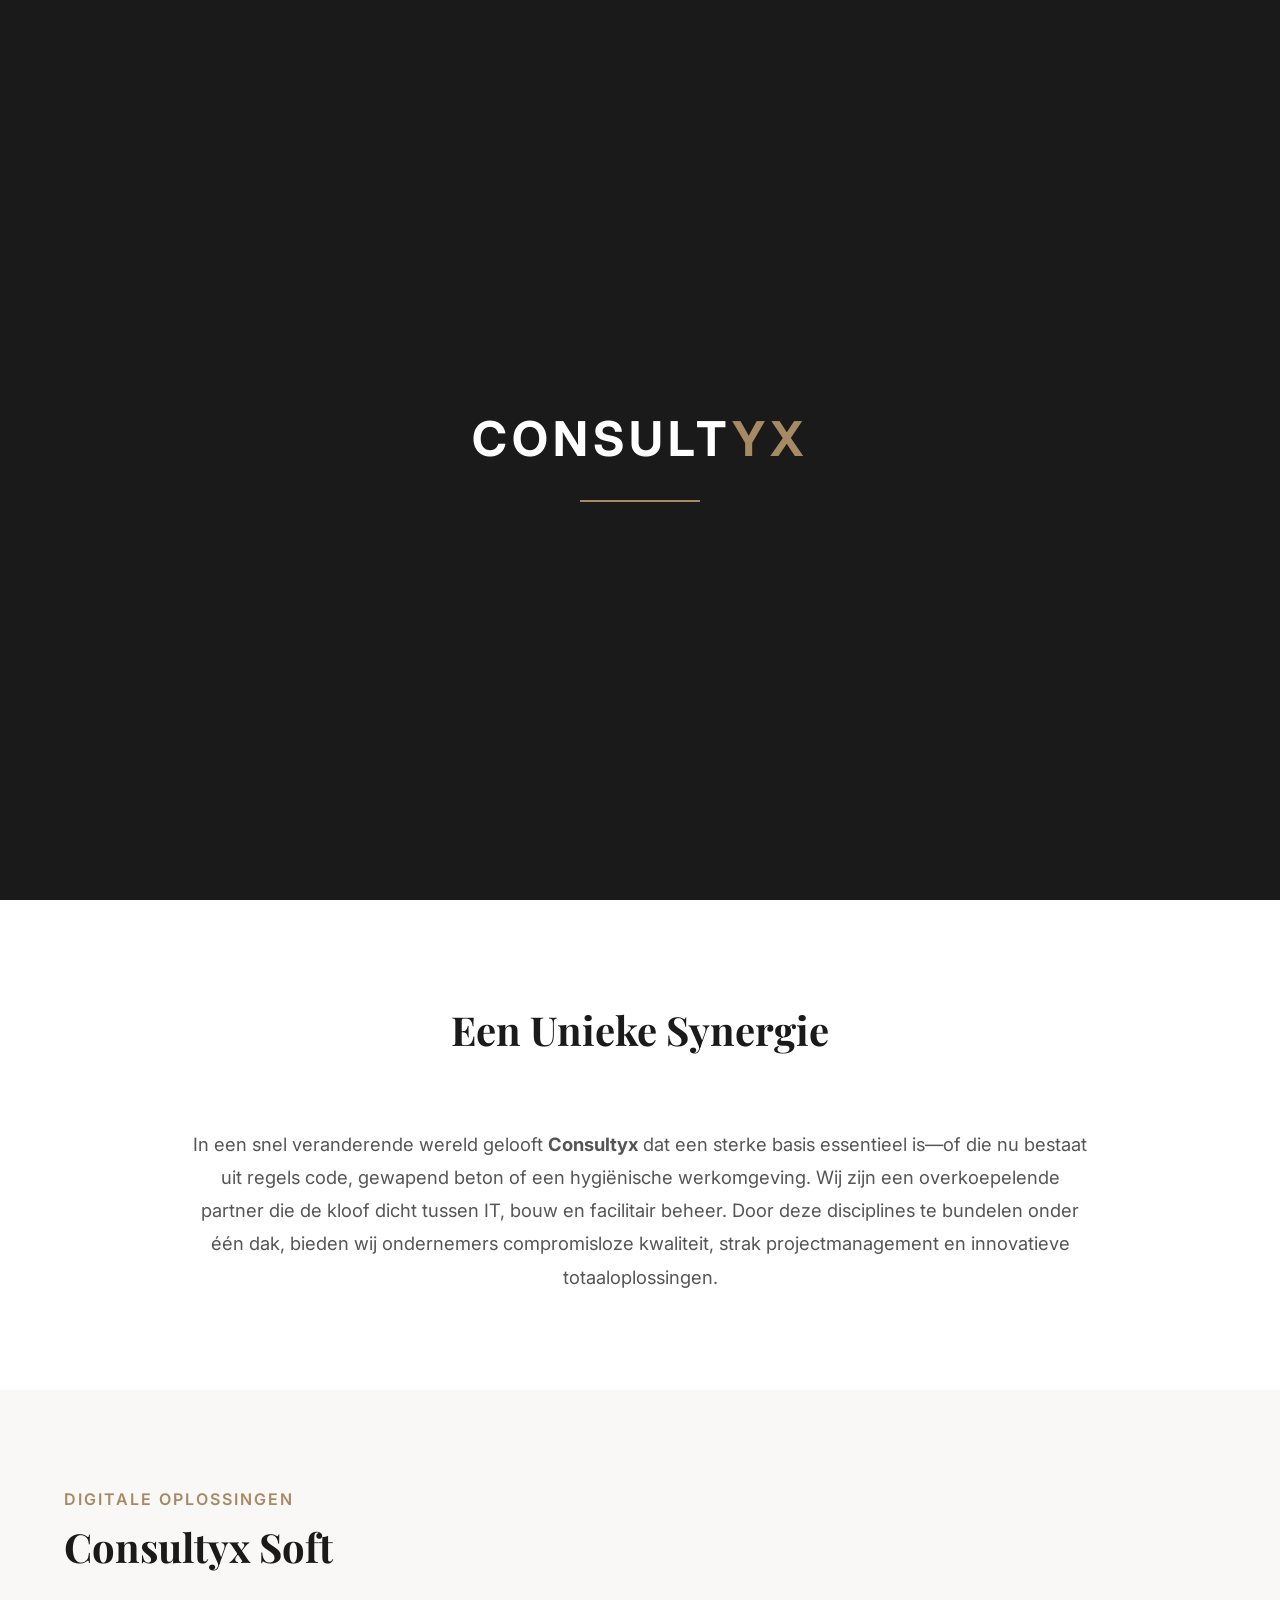
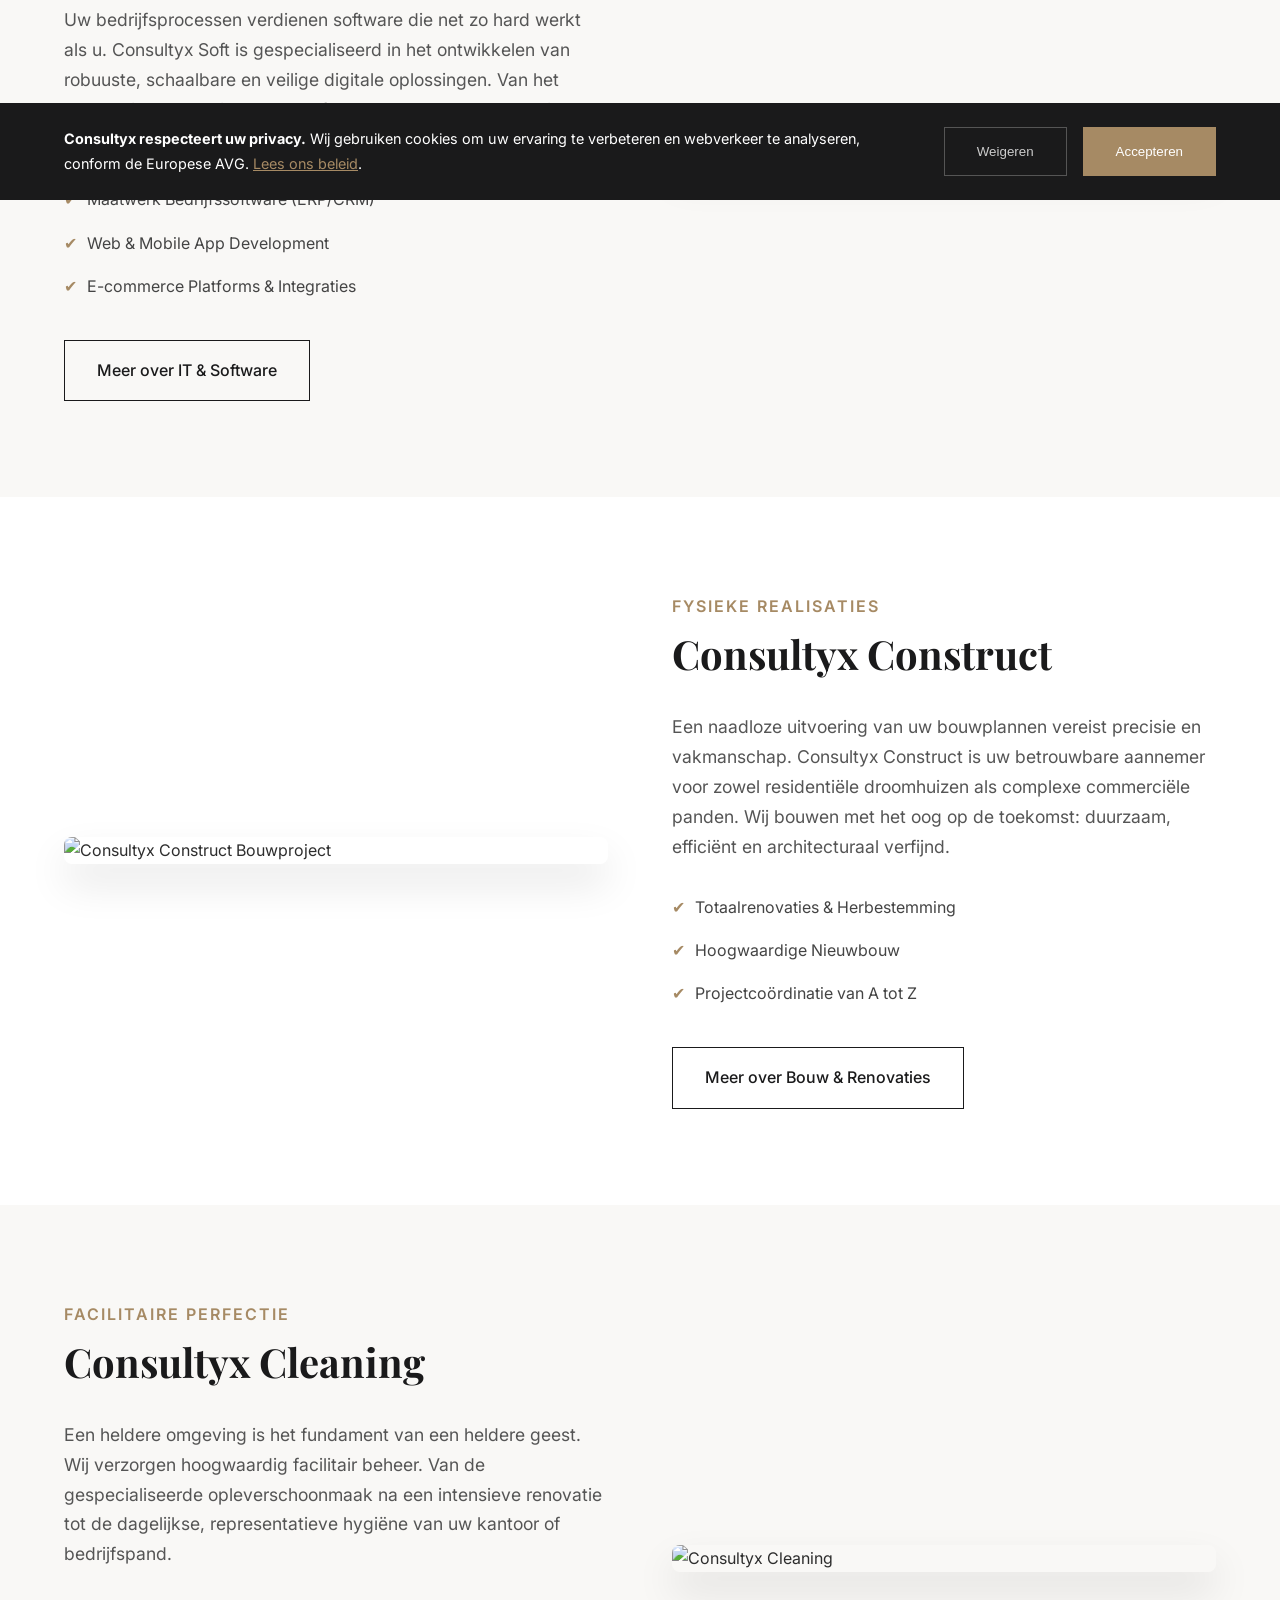
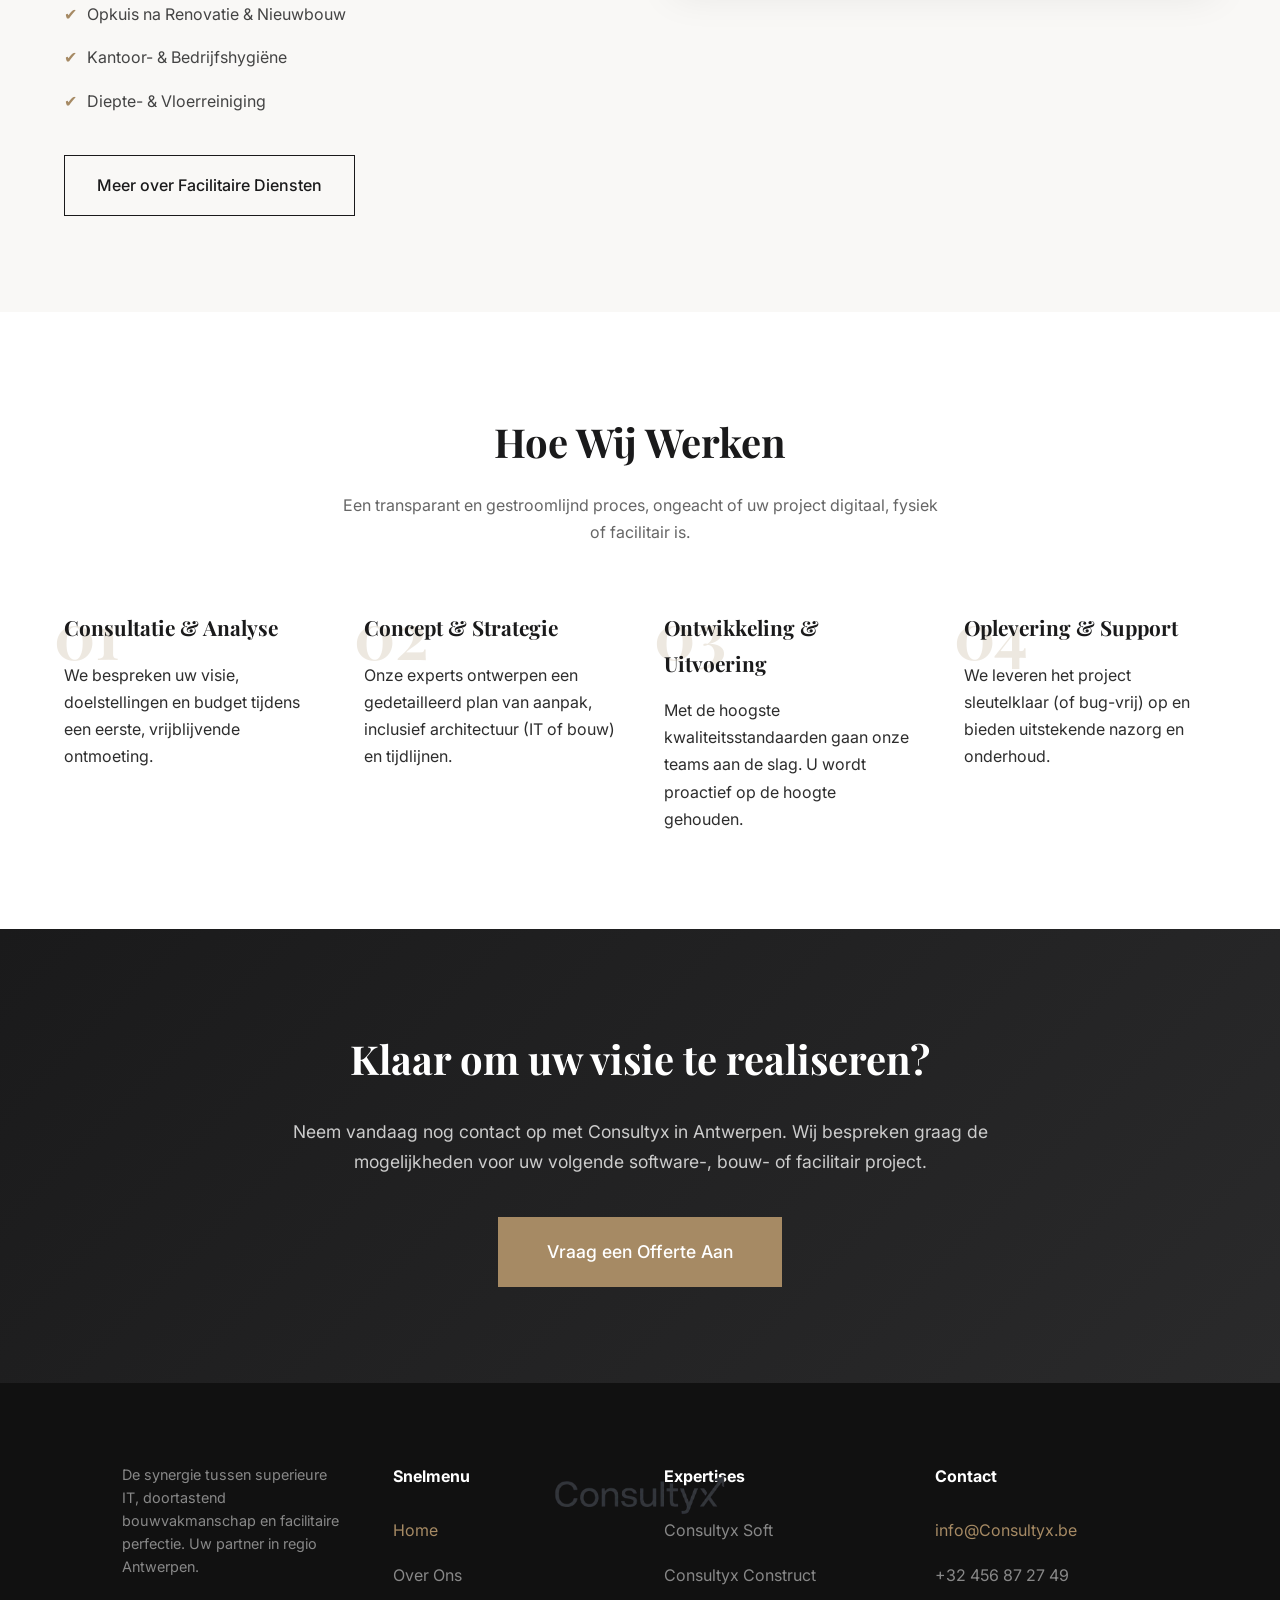
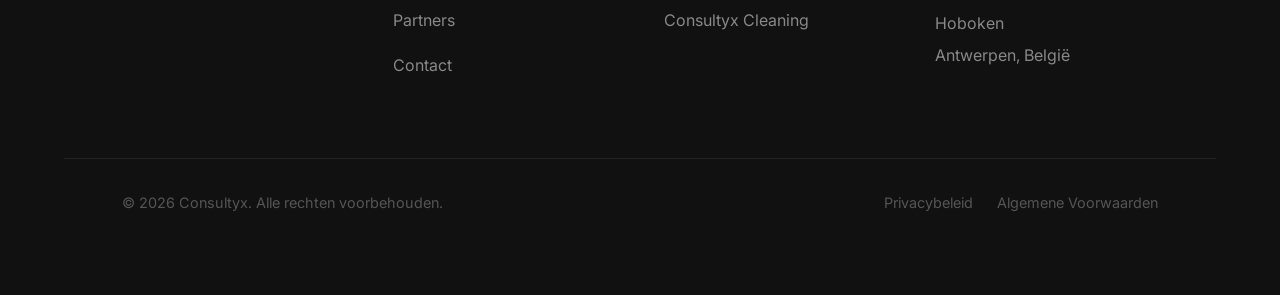
==== commit ee7402d9: "Add files via upload" ====
--- a/ConsultyxWebsite/index.html
+++ b/ConsultyxWebsite/index.html
@@ -223,7 +223,7 @@
                 <h4 style="color: white; margin-bottom: 1.5rem;">Contact</h4>
                 <ul style="list-style: none; padding: 0; line-height: 2; color: #888;">
                     <li><a href="mailto:info@Consultyx.be" style="color: var(--primary); text-decoration: none;">info@Consultyx.be</a></li>
-                    <li><a href="tel:+32498734113" style="color: #888; text-decoration: none;">+32 498 73 41 13</a></li>
+                    <li><a href="tel:+32 456 87 27 49" style="color: #888; text-decoration: none;">+32 456 87 27 49</a></li>
                     <li style="margin-top: 1rem;">Hoboken<br>Antwerpen, België</li>
                 </ul>
             </div>
--- a/ConsultyxWebsite/style.css
+++ b/ConsultyxWebsite/style.css
@@ -28,13 +28,20 @@
     overflow-x: hidden;
     width: 100%;
     position: relative;
+   -webkit-user-select: none; /* Safari */
+  -ms-user-select: none;     /* Internet Explorer/Edge */
+  user-select: none;
 }
 
 h1, h2, h3, h4 { 
     font-family: 'Playfair Display', serif; 
     color: var(--bg-dark); 
 }
-
+input, textarea {
+  -webkit-user-select: text;
+  -ms-user-select: text;
+  user-select: text;
+}
 /* ==========================================================================
    2. NAVIGATIE & DROPDOWN
    ========================================================================== */
@@ -525,7 +532,6 @@
         top: 100%;
         left: 0;
         width: 100%;
-        height: 50vh; /* Plakt een groot zwart vlak ónder de footer */
         background-color: #111;
         pointer-events: none;
     }
@@ -615,3 +621,5 @@
 #splash-screen.hidden-instant {
     display: none !important;
 }
+
+
